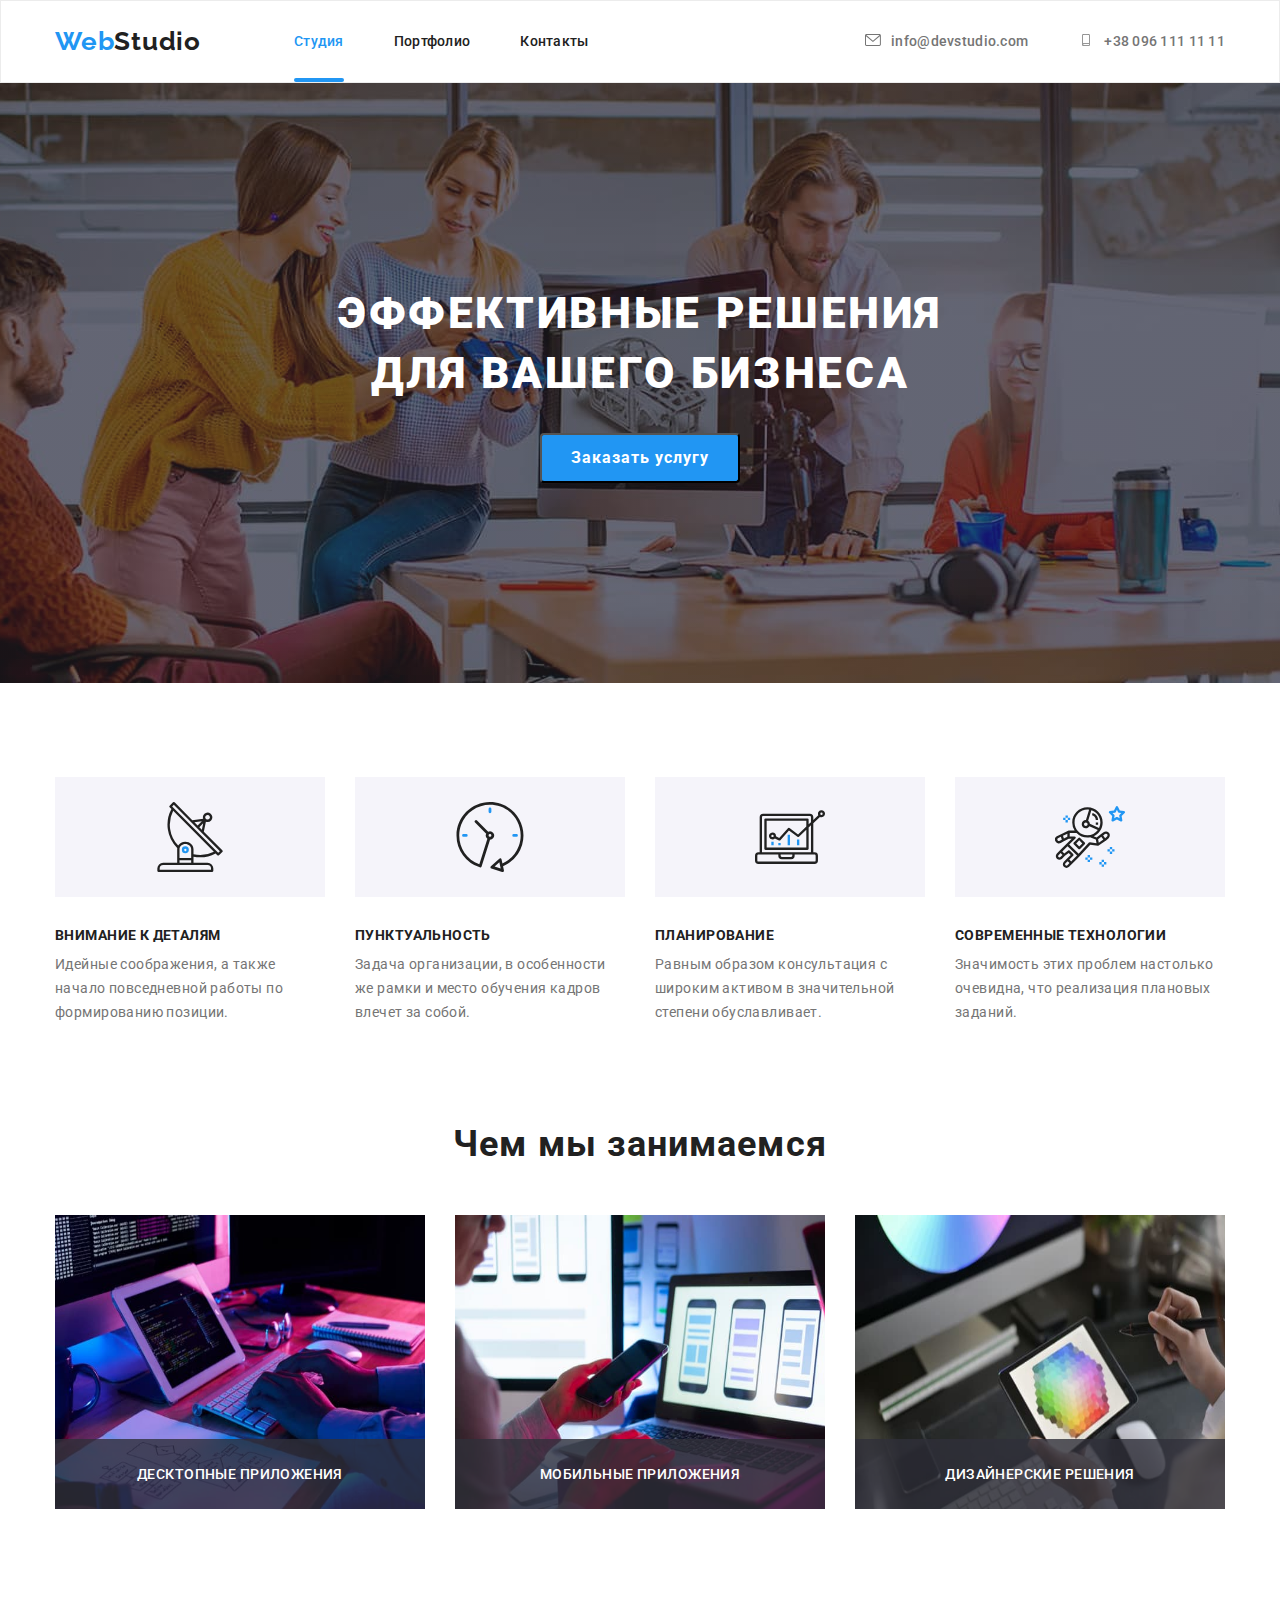
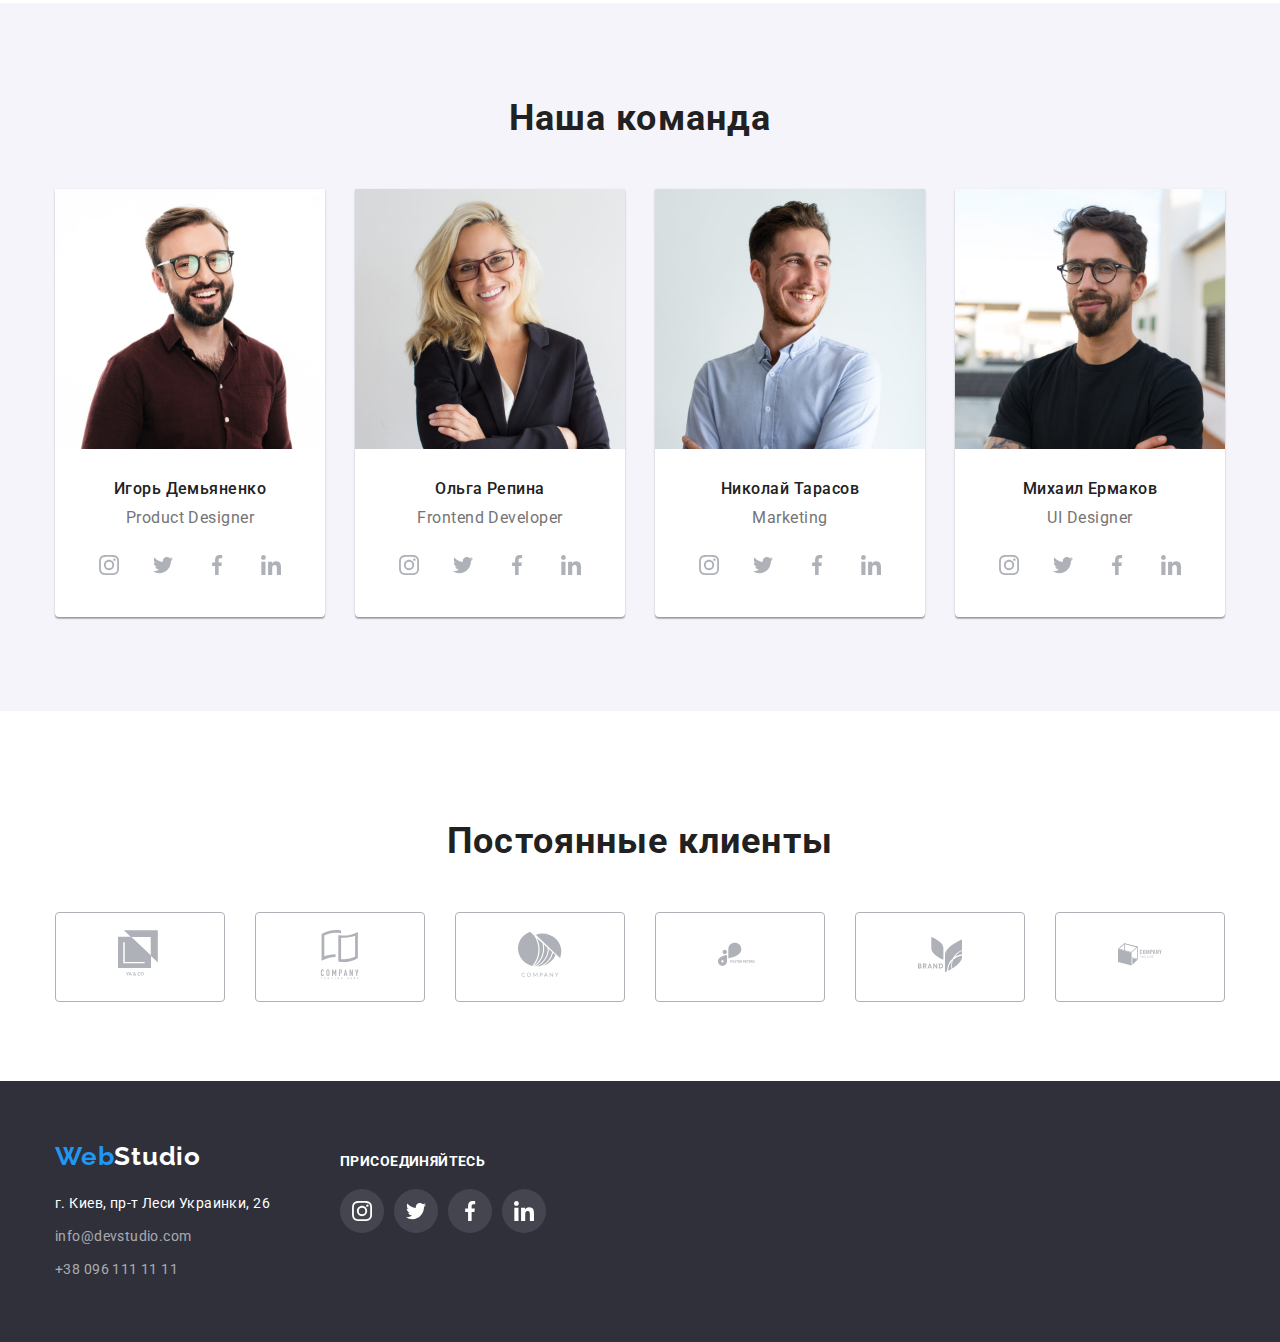
==== index.html @ 0914952c "Робимо розмітку модалки" ====
<!DOCTYPE html>
<html lang="ru">
<head>
    <meta charset="UTF-8">
    <meta name="viewport" content="width=device-width, initial-scale=1.0">
    <title>WebStudio</title>
    <link rel="stylesheet" href="https://cdnjs.cloudflare.com/ajax/libs/modern-normalize/1.0.0/modern-normalize.min.css">
    <link rel="stylesheet" href="./CSS/styles.css">
    <link rel="preconnect" href="https://fonts.gstatic.com">
    <link href="https://fonts.googleapis.com/css2?family=Raleway:wght@700&family=Roboto:wght@400;500;700;900&display=swap" 
    rel="stylesheet">
</head>

<body>
    <!--Шапка сайту-->
    <header class="header">
       <div class="container">
            <nav class="sait-nav">
                <a class="logo" href="/">Web<span class="logo-color-header">Studio</span></a>
                <ul class="sait-nav-list">
                    <li class="sait-nav-item"><a class="sait-nav-link sait-nav-link-current" href="">Студия</a></li>
                    <li class="sait-nav-item"><a class="sait-nav-link" href="./portfolio.html">Портфолио</a></li>
                    <li class="sait-nav-item"><a class="sait-nav-link" href="">Контакты</a></li>
                </ul>
            </nav>
            <address class="adress-header">
                <ul class="adress-header-list">
                    <li class="adress-header-item">
                        <a class="adress-header-link" href="mailto:info@devstudio.com">
                        <svg class="adres-icon">
                            <use href="./images/Іконки/symbol-defs.svg#icon-envelope"></use>
                        </svg>info@devstudio.com</a>
                    </li>
                    <li class="adress-header-item">
                        <a class="adress-header-link" href="tel:+380961111111">
                        <svg class="adres-icon">
                            <use href="./images/Іконки/symbol-defs.svg#icon-smartphone"></use>
                        </svg>+38 096 111 11 11</a>
                    </li>
                </ul>
            </address>
       </div>
    </header>
 
    <main>
        

        <!--Герой-->       
        <section class="hero-section">
            <div class="hero container">
                <h1 class="hero-title">Эффективные решения для вашего бизнеса</h1>
                <button data-modal-open class="hero-button" type="button">Заказать услугу</button>
            </div>
        </section>   
        
        <!--Особливості-->
        <section class="specionalization">

            <div class="specionalization-conteiner container">
                <h2 class="visually-hidden">Особливості</h2>

                <ul class="specionalization-list">

                    <li class="specionalization-item">
                        <div class="specionalization-card">
                            <svg class="specionalization-icon">
                                <use href="./images/Іконки/symbol-defs.svg#icon-antenna"></use>
                            </svg>
                        </div>
                        <h3 class="specionalization-item-title">Внимание к деталям</h3>
                        <p class="specionalization-item-text">Идейные соображения, а также начало повседневной работы по формированию позиции.</p>
                    </li>

                    <li class="specionalization-item">
                        <div class="specionalization-card">
                            <svg class="specionalization-icon">
                                <use href="./images/Іконки/symbol-defs.svg#icon-clock"></use>
                            </svg>
                        </div>
                        <h3 class="specionalization-item-title">Пунктуальность</h3>
                        <p class="specionalization-item-text">Задача организации, в особенности же рамки и место обучения кадров влечет за собой.</p>
                    </li>

                    <li class="specionalization-item">
                        <div class="specionalization-card">
                            <svg class="specionalization-icon">
                                <use href="./images/Іконки/symbol-defs.svg#icon-diagram"></use>
                            </svg>
                        </div>
                        <h3 class="specionalization-item-title">Планирование</h3>
                        <p class="specionalization-item-text">Равным образом консультация с широким активом в значительной степени обуславливает.</p>
                    </li>

                    <li class="specionalization-item">
                        <div class="specionalization-card">
                            <svg class="specionalization-icon">
                                <use href="./images/Іконки/symbol-defs.svg#icon-astronaut"></use>
                            </svg>
                        </div>
                        <h3 class="specionalization-item-title">Современные технологии</h3>
                        <p class="specionalization-item-text">Значимость этих проблем настолько очевидна, что реализация плановых заданий.</p>
                    </li>

                </ul>
            </div>
        </section>

        <!--Чим займаэться фірма-->
        <section>
            
            <div class="container">  
                
                <h2 class="title">Чем мы занимаемся</h2>

                <ul class="specionalization-list-img">
                    
                    <li class="specionalization-item-img">
                        <div class="specionalization-box">
                            <div class="specionalization-box-img">
                                <img src="./images/Чим-займаємося/eff34a388bbc6409758a002e5a58c3ca.jpg"
                                alt="рабочий стол програмиста" 
                                width="370" height="294">
                            </div>
                            <div class="specionalization-box-text">
                                <p class="specionalization-text">Десктопные приложения</p>
                            </div>
                        </div>
                    </li>
                    
                    <li class="specionalization-item-img">
                        <div class="specionalization-box">
                            <div class="specionalization-box-img">
                                <img src="./images/Чим-займаємося/fe209b7db875477ca0f844823574082d.jpg" 
                                alt="разработка приложений для смартфонов" 
                                width="370" height="294">
                            </div>
                            <div class="specionalization-box-text">
                                <p class="specionalization-text">Мобильные приложения</p>
                            </div>
                        </div>
                    </li>
                    
                    <li class="specionalization-item-img">
                        <div class="specionalization-box">
                            <div class="specionalization-box-img">
                                <img src="./images/Чим-займаємося/ff490664ba91f138b9f708e01d65306a.jpg" 
                        alt="планшет с палитрой выбора цвета" 
                        width="370" height="294">
                            </div>
                            <div class="specionalization-box-text">
                                <p class="specionalization-text">Дизайнерские решения</p>
                            </div>
                        </div>
                    </li>

                </ul>
            </div>
        </section>
        
        <!--Команда-->
        <section class="command">
           <div class="container">

                <h2 class="title">Наша команда</h2>

                <ul class="command-list">

                    <li class="command-list-item">
                        <div>
                                <img src="./images/Команда/Демяненко.jpg"
                                alt="Молодой человек, в рубашке и очках" 
                                width="270">
                            <div class="card-command-content">
                                <h3 class="command-list-name">Игорь Демьяненко</h3>
                                <p class="command-list-position">Product Designer</p>
                                <ul class="social-networks">
                                    <li class="social-networks-list">
                                        <a class="social-command-link" href="">
                                            <div class="social-networks-item">
                                                <svg class="social-networks-icon">
                                                    <use href="./images/Іконки/symbol-defs.svg#icon-instagram"></use>
                                                </svg>
                                            </div>
                                        </a>
                                    </li>
                                    <li class="social-networks-list">
                                        <a class="social-command-link" href="">
                                            <div class="social-networks-item">
                                                <svg class="social-networks-icon">
                                                    <use href="./images/Іконки/symbol-defs.svg#icon-twitter"></use>
                                                </svg>
                                            </div>
                                        </a>
                                    </li>
                                    <li class="social-networks-list">
                                        <a class="social-command-link" href="">
                                            <div class="social-networks-item">
                                                <svg class="social-networks-icon">
                                                    <use href="./images/Іконки/symbol-defs.svg#icon-facebook"></use>
                                                </svg>
                                            </div>
                                        </a>
                                    </li>
                                    <li class="social-networks-list">
                                        <a class="social-command-link" href="">
                                            <div class="social-networks-item">
                                                <svg class="social-networks-icon">
                                                    <use href="./images/Іконки/symbol-defs.svg#icon-linkedin"></use>
                                                </svg>
                                            </div>
                                        </a>
                                    </li>
                                    
                                </ul>
                            </div>
                        </div>
                    </li>

                    <li class="command-list-item">
                        <div>
                                <img src="./images/Команда/Репина.jpg" 
                                alt="Молодая девушка с белыми волосами,  в піджаке и очках "
                                width="270">
                            <div class="card-command-content">
                                <h3 class="command-list-name">Ольга Репина</h3>
                                <p class="command-list-position">Frontend Developer</p>
                                <ul class="social-networks">
                                    <li class="social-networks-list">
                                        <a class="social-command-link" href="">
                                            <div class="social-networks-item">
                                                <svg class="social-networks-icon">
                                                    <use href="./images/Іконки/symbol-defs.svg#icon-instagram"></use>
                                                </svg>
                                            </div>
                                        </a>
                                    </li>
                                    <li class="social-networks-list">
                                        <a class="social-command-link" href="">
                                            <div class="social-networks-item">
                                                <svg class="social-networks-icon">
                                                    <use href="./images/Іконки/symbol-defs.svg#icon-twitter"></use>
                                                </svg>
                                            </div>
                                        </a>
                                    </li>
                                    <li class="social-networks-list">
                                        <a class="social-command-link" href="">
                                            <div class="social-networks-item">
                                                <svg class="social-networks-icon">
                                                    <use href="./images/Іконки/symbol-defs.svg#icon-facebook"></use>
                                                </svg>
                                            </div>
                                        </a>
                                    </li>
                                    <li class="social-networks-list">
                                        <a class="social-command-link" href="">
                                            <div class="social-networks-item">
                                                <svg class="social-networks-icon">
                                                    <use href="./images/Іконки/symbol-defs.svg#icon-linkedin"></use>
                                                </svg>
                                            </div>
                                        </a>
                                    </li>
                                    
                                </ul>
                            </div>
                        </div>  
                    </li>

                    <li class="command-list-item">
                        <div>
                                <img src="./images/Команда/Тарасов.jpg" 
                                alt="Молодой человек в белой рубашке"
                                width="270">
                            <div class="card-command-content">
                                <h3 class="command-list-name">Николай Тарасов</h3>
                                <p class="command-list-position">Marketing</p>
                                <ul class="social-networks">
                                    <li class="social-networks-list">
                                        <a class="social-command-link" href="">
                                            <div class="social-networks-item">
                                                <svg class="social-networks-icon">
                                                    <use href="./images/Іконки/symbol-defs.svg#icon-instagram"></use>
                                                </svg>
                                            </div>
                                        </a>
                                    </li>
                                    <li class="social-networks-list">
                                        <a class="social-command-link" href="">
                                            <div class="social-networks-item">
                                                <svg class="social-networks-icon">
                                                    <use href="./images/Іконки/symbol-defs.svg#icon-twitter"></use>
                                                </svg>
                                            </div>
                                        </a>
                                    </li>
                                    <li class="social-networks-list">
                                        <a class="social-command-link" href="">
                                            <div class="social-networks-item">
                                                <svg class="social-networks-icon">
                                                    <use href="./images/Іконки/symbol-defs.svg#icon-facebook"></use>
                                                </svg>
                                            </div>
                                        </a>
                                    </li>
                                    <li class="social-networks-list">
                                        <a class="social-command-link" href="">
                                            <div class="social-networks-item">
                                                <svg class="social-networks-icon">
                                                    <use href="./images/Іконки/symbol-defs.svg#icon-linkedin"></use>
                                                </svg>
                                            </div>
                                        </a>
                                    </li> 
                                </ul>
                            </div>
                        </div>  
                    </li>

                    <li class="command-list-item">
                        <div>
                                <img src="./images/Команда/Ермаков.jpg" 
                                alt="Молодой человек в чорной футболке и очках"
                                width="270">
                            <div class="card-command-content">
                                <h3 class="command-list-name">Михаил Ермаков</h3>
                                <p class="command-list-position">UI Designer</p>
                                <ul class="social-networks">
                                    <li class="social-networks-list">
                                        <a class="social-command-link" href="">
                                            <div class="social-networks-item">
                                                <svg class="social-networks-icon">
                                                    <use href="./images/Іконки/symbol-defs.svg#icon-instagram"></use>
                                                </svg>
                                            </div>
                                        </a>
                                    </li>
                                    <li class="social-networks-list">
                                        <a class="social-command-link" href="">
                                            <div class="social-networks-item">
                                                <svg class="social-networks-icon">
                                                    <use href="./images/Іконки/symbol-defs.svg#icon-twitter"></use>
                                                </svg>
                                            </div>
                                        </a>
                                    </li>
                                    <li class="social-networks-list">
                                        <a class="social-command-link" href="">
                                            <div class="social-networks-item">
                                                <svg class="social-networks-icon">
                                                    <use href="./images/Іконки/symbol-defs.svg#icon-facebook"></use>
                                                </svg>
                                            </div>
                                        </a>
                                    </li>
                                    <li class="social-networks-list">
                                        <a class="social-command-link" href="">
                                            <div class="social-networks-item">
                                                <svg class="social-networks-icon">
                                                    <use href="./images/Іконки/symbol-defs.svg#icon-linkedin"></use>
                                                </svg>
                                            </div>
                                        </a>
                                    </li>
                                </ul>
                            </div>
                        </div>
                    </li>
                </ul>    
            </div>
        </section>
    
        <!--Клієнти-->
        <section class="clients">
            <div class="container">  
                
                <h2 class="title">Постоянные клиенты</h2>

                <ul class="client-list">
                    <li class="client-item"> 
                        <a class="client-link" href="">
                            <div class="client-list-item">
                                <svg class="client-icon">
                                    <use href="./images/Іконки/symbol-defs.svg#icon-logo-1"></use>
                                </svg>
                            </div>
                        </a>
                    </li>
                    <li class="client-item"> 
                        <a class="client-link" href="">
                            <div class="client-list-item">
                                <svg class="client-icon">
                                    <use href="./images/Іконки/symbol-defs.svg#icon-logo-2"></use>
                                </svg>
                            </div>
                        </a>
                    </li>
                    <li class="client-item"> 
                        <a class="client-link" href="">
                            <div class="client-list-item">
                                <svg class="client-icon">
                                    <use href="./images/Іконки/symbol-defs.svg#icon-logo-3"></use>
                                </svg>
                            </div>
                        </a>
                    </li>
                    <li class="client-item"> 
                        <a class="client-link" href="">
                            <div class="client-list-item">
                                <svg class="client-icon">
                                    <use href="./images/Іконки/symbol-defs.svg#icon-logo-4"></use>
                                </svg>
                            </div>
                        </a>
                    </li>
                    <li class="client-item"> 
                        <a class="client-link" href="">
                            <div class="client-list-item">
                                <svg class="client-icon">
                                    <use href="./images/Іконки/symbol-defs.svg#icon-logo-5"></use>
                                </svg>
                            </div>
                        </a>
                    </li>
                    <li class="client-item"> 
                        <a class="client-link" href="">
                            <div class="client-list-item">
                                <svg class="client-icon">
                                    <use href="./images/Іконки/symbol-defs.svg#icon-logo-6"></use>
                                </svg>
                            </div>
                        </a>
                    </li>
                </ul>
            </div>
        </section>
    </main>


    <!--Підвал-->
    <footer class="footer">
        <div class="container">
            <div>
                <a class="logo" href="/">Web<span class="logo-footer">Studio</span></a>
            
                <address class="adress">
                    <a class="adress-street-link" href="https://goo.gl/maps/WcR2exYb3qqgg9U3A">г. Киев, пр-т Леси Украинки, 26</a>     
                    <ul>
                        <li class="adress-street-item"><a class="adress-footer-link" href="mailto:info@devstudio.com">info@devstudio.com</a></li>
                        <li class="adress-street-item"><a class="adress-footer-link" href="tel:+380961111111">+38 096 111 11 11</a></li>
                    </ul>
                </address>
            </div>
            <div class="footer-social-networks">
                <h2 class="foter-title">присоединяйтесь</h2>
                <ul class="social-networks">
                    <li class="social-networks-list">
                        <a class="footer-social-link" href="">
                            <div class="foter-social-networks-item">
                                <svg class="foter-social-networks-icon">
                                    <use href="./images/Іконки/symbol-defs.svg#icon-instagram"></use>
                                </svg>
                            </div>
                        </a>
                    </li>
                    <li class="social-networks-list">
                        <a class="footer-social-link" href="">
                            <div class="foter-social-networks-item">
                                <svg class="foter-social-networks-icon">
                                    <use href="./images/Іконки/symbol-defs.svg#icon-twitter"></use>
                                </svg>
                            </div>
                        </a>
                    </li>
                    <li class="social-networks-list">
                        <a class="footer-social-link" href="">
                            <div class="foter-social-networks-item">
                                <svg class="foter-social-networks-icon">
                                    <use href="./images/Іконки/symbol-defs.svg#icon-facebook"></use>
                                </svg>
                            </div>
                        </a>
                    </li>
                    <li class="social-networks-list">
                        <a class="footer-social-link" href="">
                            <div class="foter-social-networks-item">
                                <svg class="foter-social-networks-icon">
                                    <use href="./images/Іконки/symbol-defs.svg#icon-linkedin"></use>
                                </svg>
                            </div>
                        </a>
                    </li>
                    
                </ul>
            </div>
        </div>  

    </footer>
    <!--Модалка-->
    <div class="backdrop is-hidden" data-modal>
        <div class="modal">
            <button data-modal-close class="modal-closed-batton" aria-label="Закрыть окно">
                <svg class="modal-closed-batton-ing">
                    <use href="./images/Іконки/symbol-defs.svg#icon-Vector"></use>
                </svg>
            </button>
        </div>
    </div>

    <script src="./js/modal.js"></script>
</body>
</html>
---- CSS/styles.css ----
:root
{
    --primary-text-color: #212121;/* колір основного тексту */
    --accent-color:  #2196F3;/* колір ховеру */
    --accent-text-color: #757575;/* колір допоміжного тексту */
    --background-color: #F5F4FA;/* колір допоміжного фону */
    --white-color: #ffffff;/* білий */
    --background-primery: #2F303A;
    --social-networks: #afb1b8;
    --delay: 250ms;
    --function: cubic-bezier(0.4, 0, 0.2, 1);
}

body
{
    font-family: 'Roboto', sans-serif;
    background: #ffffff;
}

a
{
    text-decoration: none;
}

ul
{
    list-style: none;
}

.title
{
font-weight: 700;
font-size: 36px;
line-height: 1.167;
text-align: center;
letter-spacing: 0.03em;
color: var(--primary-text-color);
}

h1,
h2,
h3,
h4,
h5,
h6,
p
{
  margin: 0;
}

ul,
ol
{
  margin: 0;
  padding: 0;
}


img {
  display: block;
}

.container 
{
    max-width: 1200px;
    padding: 0 15px;
    margin: 0 auto;
}

.visually-hidden
 {
    position: absolute;
    width: 1px;
    height: 1px;
    margin: -1px;
    border: 0;
    padding: 0;
    
    white-space: nowrap;
    clip-path: inset(100%);
    clip: rect(0 0 0 0);
    overflow: hidden;
  }
/* ==================HEDER================== */
.logo
{
    font-family: 'Raleway', sans-serif;
    font-weight: bold;
    font-size: 26px;
    line-height: 1.192;
    letter-spacing: 0.03em;
    color: var(--accent-color);
}

.logo-color-header
{
    color: var(--primary-text-color);
}

.header
{
    font-weight: 500;
    font-size: 14px;
    line-height: 1.143;
    letter-spacing: 0.02em;
    border: 1px solid #ECECEC;
}

.sait-nav-link
{  
    position: relative;
    color: var(--primary-text-color);

    transition-property: background-color;
    transition: var(--delay) var(--function);
}

.sait-nav-link:hover,
.sait-nav-link:focus,
.sait-nav-link-current
{
    color: var(--accent-color);
}

.sait-nav-link-current::before
{
    content: '';
    position: absolute;
    width: 100%;
    height: 4px;
    left: 0;
    bottom: -33px;
    background: var(--accent-color);
    border-radius: 2px;
}
.adress-header-link
{
    font-style: normal;
    color: var(--accent-text-color);

    transition-property: background-color;
    transition: var(--delay) var(--function);
}

.adress-header-link:hover,
.adress-header-link:focus
{
    color: var(--accent-color);
}

.header
{
    padding-top: 25px;
    padding-bottom: 25px;
}
.header .container
{
    display: flex;
    align-items: center;
}

.header .logo
{
    margin-right: 93px;
}

.sait-nav
{
    display: flex;
    align-items: center;
}

.sait-nav-list
{
    display: flex;
}

.sait-nav-item:not(:last-child)
{
    margin-right: 50px;
}

.adress-header
{
    margin-left: auto;
}

.adress-header-list
{
    display: flex;
}

.adress-header-item:not(:last-child)
{
    margin-right: 50px;
}

.adres-icon
{
    width: 16px;
    height: 12px;
    margin-right: 10px;
    fill: currentColor
}

/* ================END HEDER================ */
/* ==================HERO================== */

.hero-section
{
    background-color: var(--background-primery);
    display: flex;
    justify-content: center;
    align-items: center;
    margin-bottom: 95px;
    max-width: 1600px;
    height: 600px;
    background-image: linear-gradient(
        to right,
        rgba(47, 48, 58, 0.4),
        rgba(47, 48, 58, 0.4)
    ),
    url('../images/Герой/Img.jpg');
    background-size: cover;
    background-position: center;
    margin: 0 auto;
}

.hero
{
    display: flex;
    flex-direction: column;
    justify-content: center;
    align-items: center;
    width: 696px;
    height: 120px;
    padding-top: 200px;
    padding-bottom: 200px;
}

.hero-title
{
    font-weight: 900;
    font-size: 44px;
    line-height: 1.364;
    letter-spacing: 0.06em; 
    text-transform: uppercase;
    color: var(--white-color);
    text-align: center;
    margin-bottom: 30px;
}

.hero-button
{
    font-weight: 700;
    font-size: 16px;
    line-height: 1.875;
    text-align: center;
    letter-spacing: 0.06em;
    color: var(--white-color);
    background: var(--accent-color);
    min-width: 200px;
    min-height: 50px;
    border-radius: 4px;
}
/* ================END HERO================ */
/* =============SPECIALIZATION============= */

.specionalization
{
    margin-top: 94px;
}

.specionalization-item-title
{
    font-weight: 700;
    font-size: 14px;
    line-height: 1.143;
    letter-spacing: 0.03em;
    text-transform: uppercase;
    color: var(--primary-text-color);
    margin-bottom: 10px;
}
.specionalization-conteiner
{
    display: flex;
    flex-wrap: wrap;
    flex-direction: column;    
}
    
.specionalization-item-text
{
    width: 270px;
    min-height: 75px;
    font-weight: 400;
    font-size: 14px;
    line-height: 1.714;
    letter-spacing: 0.03em;
    color: var(--accent-text-color);
}

.specionalization-list
{
    display: flex;
    margin-bottom: 95px;
}

.specionalization-item:not(:last-child)
{
    margin-right: 30px;
}

.specionalization-list-img
{
    display: flex;
    margin-top: 50px;
    margin-bottom: 94px;
}

.specionalization-box-img
{

    width: 370px;
    height: 294px;
}

.specionalization-item-img:not(:last-child)
{
    margin-right: 30px;
}

.specionalization-icon
{
    width: 70px;
    height: 70px;
}

.specionalization-card
{
    display: flex;
    width: 270px;
    height: 120px;
    background-color: var(--background-color);
    justify-content: center;
    align-items: center;
    margin-bottom: 30px;
}

.specionalization-box
{
    position: relative;
}

.specionalization-box-text
{
    position: absolute;
    bottom: 0;
    width: 100%;
    min-height: 70px;
    display: flex;
    justify-content: center;
    align-items: center;
    background-color: rgba(47,48,58,0.8);
}

.specionalization-text
{
    font-weight: 500;
    font-size: 14px;
    line-height: 1.143;
    text-align: center;
    letter-spacing: 0.03em;
    color: var(--white-color);
    text-transform: uppercase;
}

/* ===========END SPECIALIZATION=========== */
/* ================COMMANND================ */
.command
{
    background: #F5F4FA;
    padding-top: 94px;
    padding-bottom: 94px;
}

.command .title
{
    margin-bottom: 50px;
}

.command-list-name
{
    font-weight: 500;
    font-size: 16px;
    line-height: 1.188;
    text-align: center;
    letter-spacing: 0.03em;
    color: var(--primary-text-color);
    margin-bottom: 10px;
}

.command-list-position
{ 
    font-weight: 400;
    font-size: 16px;
    line-height: 1.188;
    text-align: center;
    letter-spacing: 0.03em;
    color: var(--accent-text-color);
    margin-bottom: 16px;
}

.command-list
{
    display: flex;
}

.command-list-item
{
    background-color: var(--white-color);
    border-radius: 0px 0px 4px 4px;
    box-shadow: 0px 1px 3px rgba(0, 0, 0, 0.12), 0px 1px 1px rgba(0, 0, 0, 0.14), 0px 2px 1px rgba(0, 0, 0, 0.2);
}

.command-list-item:not(:last-child)
{
    margin-right: 30px;
}

.card-command-content
{
    padding: 30px;
}

.social-networks
{
    display: flex;
    justify-content: center;
}

.social-networks-item
{
    width: 20px;
    height: 20px;
}

.social-networks-list:not(:last-child)
{
    margin-right: 10px;
}

.social-command-link
{
    display: flex;
    width: 44px;
    height: 44px;
    color: var(--social-networks);
    border-radius: 50%;
    justify-content: center;
    align-items: center;

    transition-property: background-color;
    transition: var(--delay) var(--function);
}

.social-networks-icon
{
    width: 20px;
    height: 20px;
    fill: currentColor;
}

.social-command-link:hover, 
.social-command-link:focus
{
    background-color: var(--accent-color);
    box-shadow: 0px 4px 4px rgba(0, 0, 0, 0.25), 0px 4px 4px rgba(0, 0, 0, 0.25);
    color: var(--white-color);
}


/* ==============END COMMANND============== */
/* ================CLIENTS================ */

.clients .title
{
    margin-top: 109px;
    margin-bottom: 50px;
}
.client-list
{
    display: flex;
    justify-content: center;
    align-items: center;
}

.client-item:not(:last-child)
{
    margin-right: 30px;
}

.client-item
{
    margin-bottom: 79px;
}

.client-link
{
    display: flex;
    width: 170px;
    height: 90px;
    border: 1px solid currentColor;
    box-sizing: border-box;
    border-radius: 4px;
    justify-content: center;
    align-items: center;
    color: var(--social-networks);
    
    transition-property: background-color;
    transition: var(--delay) var(--function);
}


.client-icon
{
    width: 44px;
    height: 49px;
    fill: currentColor;
}

.client-link:hover,
.client-link:focus
{
    color: var(--accent-color);
}

/* ==============END CLIENTS============== */
/* ================FOOTER================ */
.footer
{
    background: var(--background-primery);
    padding-top: 60px;
    padding-bottom: 60px;
}

.footer .container
{
    display: flex;
}

.logo-footer
{
    color: var(--white-color);
}

.foter-title
{
    font-weight: 700;
    font-size: 14px;
    line-height: 1.143;
    letter-spacing: 0.03em;
    text-transform: uppercase;
    color: var(--white-color);
    margin-bottom: 20px;
}

.adress-street-link
{
    font-style: normal;
    font-weight: 400;
    font-size: 14px;
    line-height: 1.714;
    letter-spacing: 0.03em;
    color: var(--white-color);
}

.footer .adress
{
    margin-top: 20px;
}

.adress-footer-link
{
    font-style: normal;
    font-weight: 400;
    font-size: 14px;
    line-height: 1.714;
    letter-spacing: 0.03em;
    color: rgba(255, 255, 255, 0.6);
}

.adress-street-item
{
    margin-top: 9px;
}
.footer-social-link
{
    display: flex;
    width: 44px;
    height: 44px;
    color: var(--white-color);
    background-color: rgba(255, 255, 255, 0.1);;
    border-radius: 50%;
    justify-content: center;
    align-items: center;
    
    transition-property: background-color;
    transition: var(--delay) var(--function);
}

.foter-social-networks-icon
{
    width: 20px;
    height: 20px;
    fill: currentColor;
}

.foter-social-networks-item
{
    width: 20px;
    height: 20px;
}

.footer-social-link:hover, 
.footer-social-link:focus
{
    background-color: var(--accent-color);
    color: var(--white-color);
}

.footer-social-networks
{
    margin-left: 70px;
    margin-top: 12px;
}

/* ==============END FOOTER============== */
/* ===============BUTTONS================ */

.buttons-list
{
    display: flex;
    justify-content: center;
    margin-top: 94px;
    margin-bottom: 50px;
}

.buttons-item
{
font-weight: 500;
font-size: 16px;
line-height: 1.625;
text-align: center;
letter-spacing: 0.03em;
color: #212121;
border: 0;
border-radius: 4px;
padding: 6px 22px;

transition-property: background-color;
transition: var(--delay) var(--function);
}

.buttons-list-item:not(:last-child)
{
    margin-right: 8px;
}

.buttons-item:hover,
.buttons-item:focus
{
    background: var(--accent-color);
    color: var(--white-color);
    box-shadow: 0px 3px 1px rgba(0, 0, 0, 0.1), 0px 1px 2px rgba(0, 0, 0, 0.08), 0px 2px 2px rgba(0, 0, 0, 0.12);
}

/* =============END BUTTONS============== */
/* ===============CARDS================ */

.card-titel
{
    font-weight: 700;
    font-size: 18px;
    line-height: 2;
    letter-spacing: 0.06em;
    color: var(--primary-text-color);
}

.card-text
{
    font-weight: 400;
    font-size: 16px;
    line-height: 1.875;
    letter-spacing: 0.03em;
    color: var(--accent-text-color);
    margin-top: 4px;
}

.card-list
{
    display: flex;
    flex-wrap: wrap;
    margin-left: -30px;
    margin-top: -30px;
    margin-bottom: 94px;
}

.card-link
{
    display: block;
    
    transition-property: background-color;
    transition: var(--delay) var(--function);
}

.card-link:hover,
.card-link:focus
{
    box-shadow: 0px 1px 1px rgba(0, 0, 0, 0.12),
     0px 4px 4px rgba(0, 0, 0, 0.06),
      1px 4px 6px rgba(0, 0, 0, 0.16);
}

.card-link:hover .card-box-item,
.card-link:focus .card-box-item
{
    transform: translateY(0);
}

.card-box-item
{
    display: inline-block;
    position: absolute;
    content: '';
    width: 100%;
    height: 100%;
    background-color: rgba(33, 150, 243, 0.9);
    transform: translateY(100%);
    transition: transform var(--delay) var(--function);
    position: absolute;  
    padding-left: 24px;
    padding-right: 24px;
    display: flex;
    justify-content: center;
    align-items: center;
}

.card-list > .card-item
{
    flex-basis: calc(100% / 3 - 30px);
    margin-left: 30px;
    margin-top: 30px;
}

.card-content
{
    padding: 20px 24px;
    background: #FFFFFF;
    border: 1px solid #EEEEEE;
    border-top-width: 0px;
}

.card-thumb
{
    position: relative;
    display: flex;
    overflow: hidden;
}

.card-box-text
{
    
    font-weight: 400;
    font-size: 18px;
    line-height: 1.556;
    letter-spacing: 0.03em;
    color: var(--white-color);
    text-shadow: 0px 4px 4px rgba(0, 0, 0, 0.25);
}
/* ===============END CARDS================ */
/* ================MODAL================= */

.backdrop
{
    position: fixed;
    top: 0;
    left: 0;
    width: 100%;
    height: 100%;
    background: rgba(0, 0, 0, 0.2);
    opacity: 1;
    transition: opacity var(--delay) var(--function);
}

.backdrop.is-hidden
{
    opacity: 0;
    pointer-events: none;
}

.backdrop.is-hidden .modal
{
    transform: translate(-50%,-50%) scale(0.9);
}

.modal
{
    position: absolute;
    top: 50%;
    left: 50%;

    width: 528px;
    height: 581px;

    background-color: var(--white-color);

    transform: translate(-50%,-50%) scale(1);
    transition: transform var(--delay) var(--function);
}

.modal-closed-batton
{
    position: absolute;
    top: 8px;
    right: 8px;
    display: flex;
    width: 30px;
    height: 30px;
    background-color: var(--white-color);
    border: 1px solid rgba(0, 0, 0, 0.1);
    
    box-sizing: border-box;
    border-radius: 50%;
    justify-content: center;
    align-items: center;
    padding: 0;
}  

.modal-closed-batton-ing
{
    width: 11px;
    height: 11px;
}
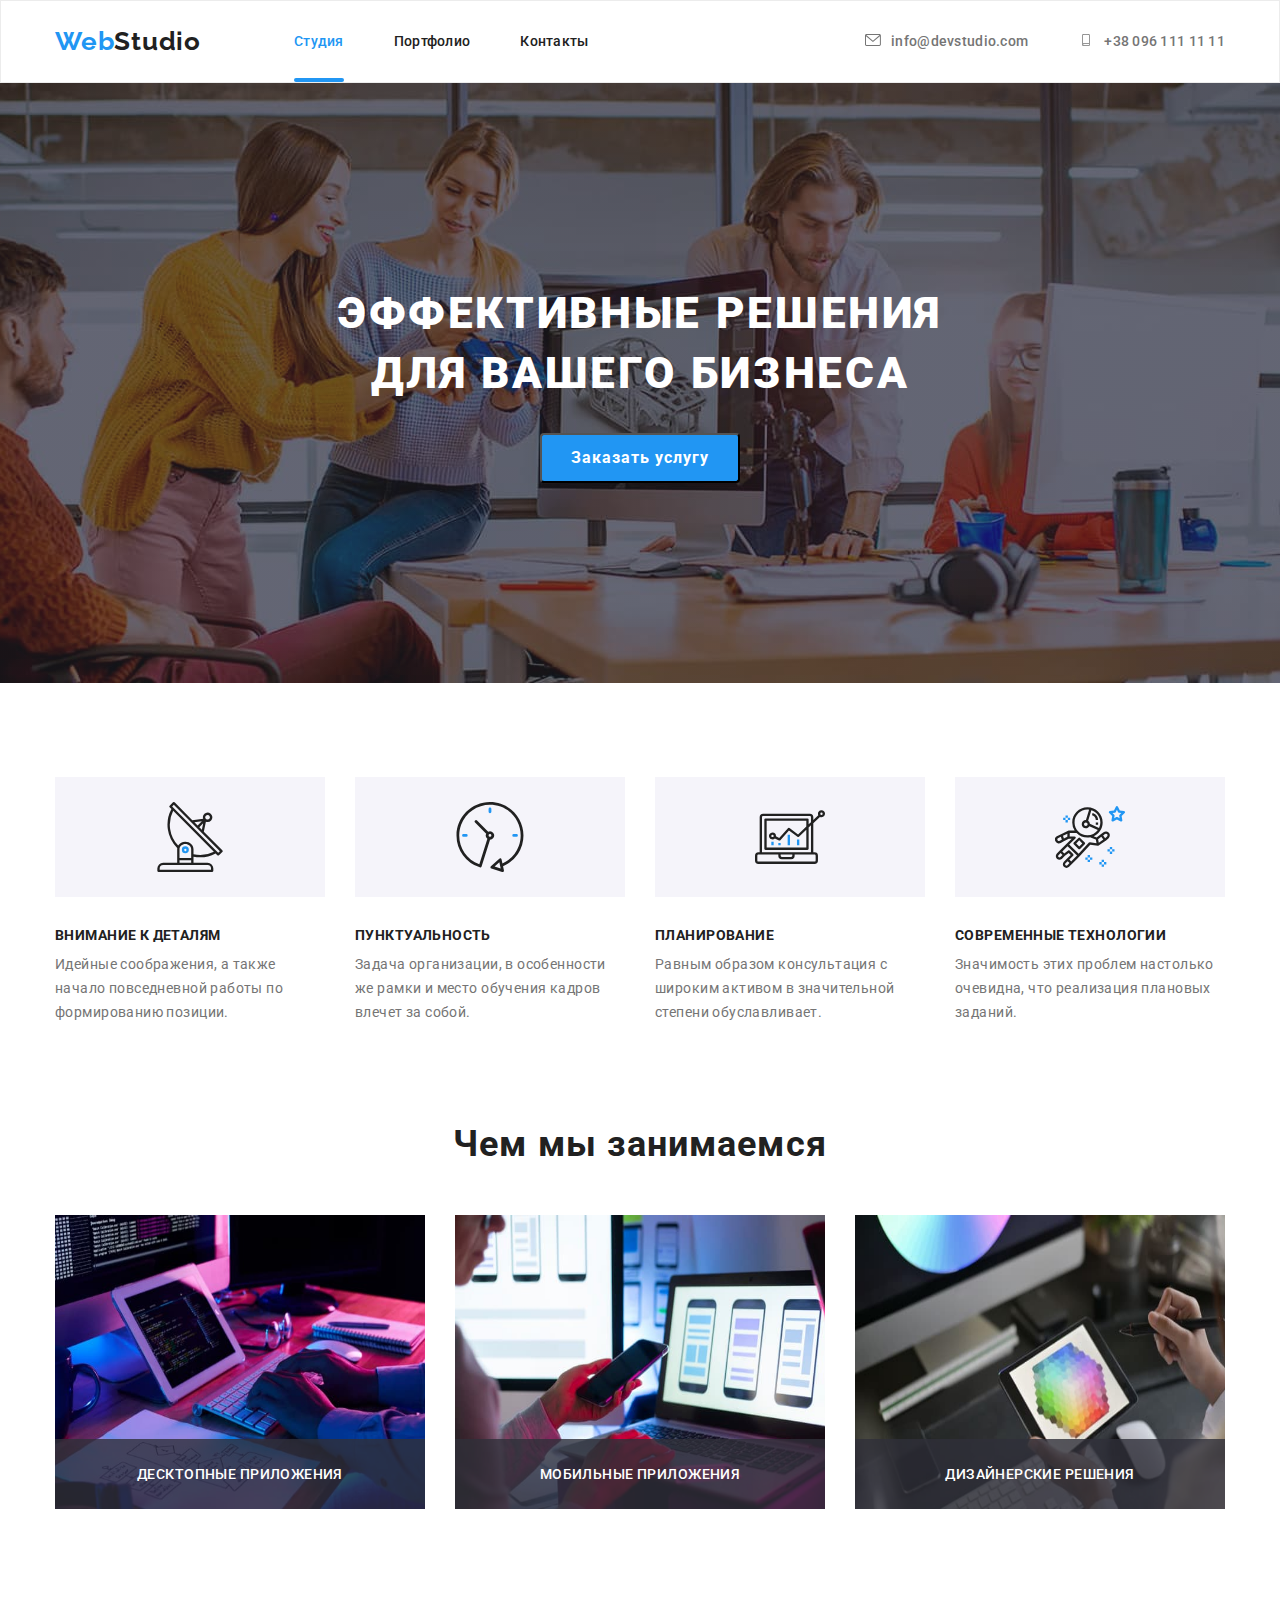
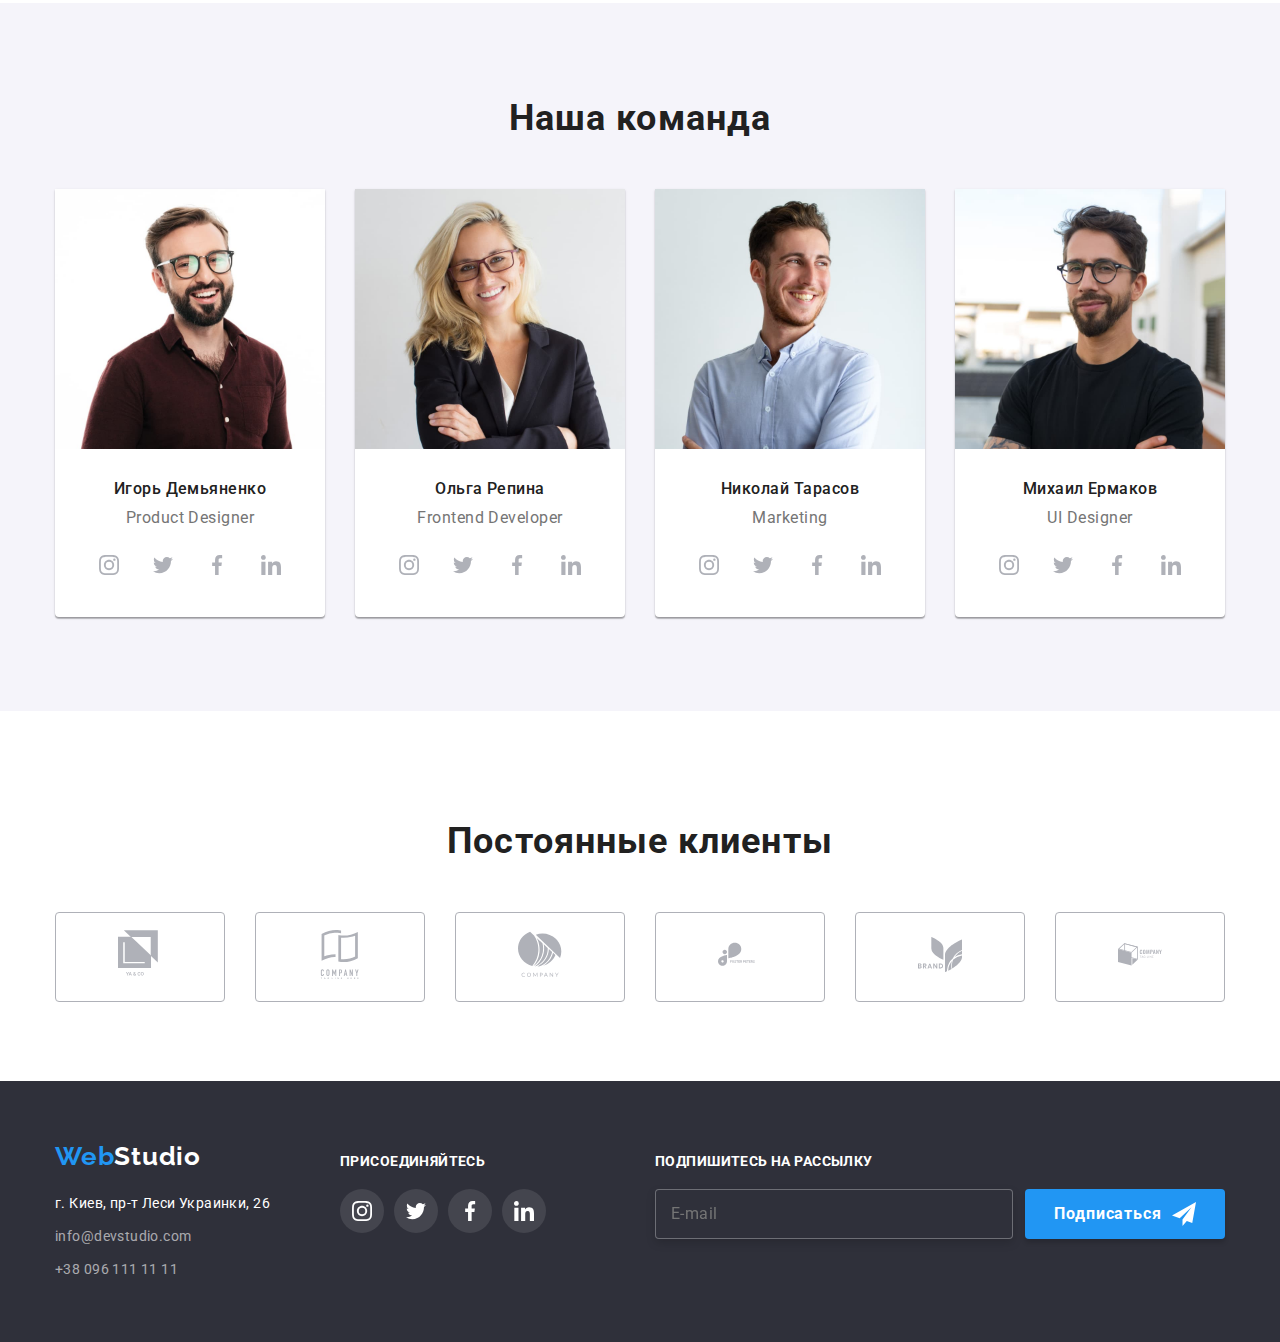
==== commit 3db83c6a: "Розмітка модалки" ====
--- a/index.html
+++ b/index.html
@@ -493,8 +493,23 @@
                     
                 </ul>
             </div>
+
+            <form class="footer-form">
+
+                <label>
+                    <span class="footer-form-title">Подпишитесь на рассылку</span>
+                    <input type="email" class="footer-form-meil" name="email" placeholder="E-mail">
+                </label>
+
+                <button type="submit" class="footer-form-submit">Подписаться
+                    <svg class="footer-form-submit-icon">
+                        <use href="./images/Іконки/symbol-defs.svg#icon-send"></use>
+                    </svg>
+                </button>
+    
+            </form>
+    
         </div>  
-
     </footer>
     <!--Модалка-->
     <div class="backdrop is-hidden" data-modal>
@@ -504,6 +519,41 @@
                     <use href="./images/Іконки/symbol-defs.svg#icon-Vector"></use>
                 </svg>
             </button>
+
+            <b class="form-caption">Оставьте свои данные, мы вам перезвоним</b>
+           
+            <label class="form-field">
+                <div class="foter-social-networks-item">
+                    <svg class="foter-social-networks-icon">
+                        <use href="./images/Іконки/symbol-defs.svg#icon-name"></use>
+                    </svg>
+                </div>
+                <span class="form-label">Имя</span>
+                <input type="text" class="form-input" name="name" placeholder="Иван Иванович">
+            </label>
+
+            <label class="form-field">
+                <span class="form-label">Телефон</span>
+                <input type="tel" class="form-input" name="phone_number" placeholder="Иван Иванович">
+            </label>
+              
+            <label class="form-field">
+                <span class="form-label">Почта</span>
+                <input type="email" class="form-input" name="mail" placeholder="ivan@mail.com" required>
+            </label>
+              
+            <label class="form-field">
+                <span class="form-label">Комментарий</span>
+                <textarea name="feedback" class="form-input" rows="5" placeholder="Type your message here..."></textarea>
+            </label>
+
+            <div class="form-field">
+                <input type="checkbox" class="checkbox-form-input" name="hobby" value="sports" id="sports">
+                <label class="checkbox-form-label" for="sports">Спорт</label>
+            </div>
+
+            <button type="submit">Отправить</button>
+              
         </div>
     </div>
 
--- a/CSS/styles.css
+++ b/CSS/styles.css
@@ -816,6 +816,8 @@
 
     transform: translate(-50%,-50%) scale(1);
     transition: transform var(--delay) var(--function);
+
+    padding: 40px;
 }
 
 .modal-closed-batton
@@ -840,4 +842,160 @@
 {
     width: 11px;
     height: 11px;
+    display: flex;
+    fill: currentColor;
+}
+
+.modal-closed-batton:hover,
+.modal-closed-batton:focus
+{
+    color: var(--accent-color);
+}
+
+.form-caption
+{
+    display: flex;
+    font-style: normal;
+    font-weight: 700;
+    font-size: 20px;
+    line-height: 1.15;
+    text-align: center;
+    letter-spacing: 0.03em;
+    color: var(--primary-text-color);
+    margin-bottom: 12px;
+}
+
+.form-field 
+{
+    display: block;
+    margin-bottom: 20px;
+}
+  
+  .form-label 
+{
+    display: block;
+    margin-bottom: 4px;
+    font-style: 400;
+    font-weight: normal;
+    font-size: 1.667;
+    line-height: 14px;
+    letter-spacing: 0.01em;
+    color: var(--accent-text-color);
+}
+  
+  .form-input 
+{
+    width: 448px;
+    border: 1px solid rgba(33, 33, 33, 0.2);
+    padding: 8px;
+    border-radius: 4px;
+    
+    font-size: 16px;
+    outline: none;
+}
+  
+  .form-input:not(:placeholder-shown):valid 
+{
+    border-color: green;
+}
+  
+  .form-input:not(:placeholder-shown):invalid 
+{
+    border-color: red;
+}
+
+  textarea 
+{
+    resize: none;
+}
+
+.form-input
+{
+    font-family: Roboto;
+    font-style: normal;
+    font-weight: normal;
+    font-size: 12px;
+    line-height: 14px;
+    letter-spacing: 0.01em;
+
+    color: rgba(117, 117, 117, 0.5);
+}
+
+.footer-form
+{
+    display: flex;
+    margin-left: auto;
+    margin-top: 12px;
+}
+
+.footer-form-title
+{
+    margin-bottom: 20px;
+    font-weight: bold;
+    font-size: 14px;
+    line-height: 16px;
+    letter-spacing: 0.03em;
+    text-transform: uppercase;
+    color: var(--white-color);
+}
+
+label {
+    display: flex;
+    flex-direction: column;
+    margin-bottom: 10px;
+  }
+
+  .footer-form-submit
+  {
+    min-width: 200px;
+    height: 50px;
+    
+    font-weight: 700;
+    font-size: 16px;
+    line-height: 1.875;
+    display: flex;
+    justify-content: center;
+    align-items: center ;
+    letter-spacing: 0.06em;
+    color: var(--white-color);
+    background-color: var(--accent-color);
+    box-shadow: 0px 4px 4px rgba(0, 0, 0, 0.15);
+    border: 0;
+    border-radius: 4px;
+    margin-top: 36px;
+    padding: 10px;
+  }
+
+  .footer-form-submit-icon
+{
+    width: 24px;
+    height: 24px;
+    align-items: center;
+    fill: currentColor;
+    margin-left: 10px;
+}
+
+.footer-form-meil
+{
+    width: 358px;
+    height: 50px;
+
+    border: 1px solid rgba(255, 255, 255, 0.3);
+    box-sizing: border-box;
+    filter: drop-shadow(0px 4px 4px rgba(0, 0, 0, 0.15));
+    border-radius: 4px;
+    background-color: var(--background-primery);
+    font-family: Roboto;
+
+    font-weight: normal;
+    font-size: 16px;
+    line-height: 1.25;
+
+    display: flex;
+    align-items: center;
+    letter-spacing: 0.03em;
+    padding: 15px;
+    margin-right: 12px;
+
+    color: rgba(255, 255, 255, 0.6);
 }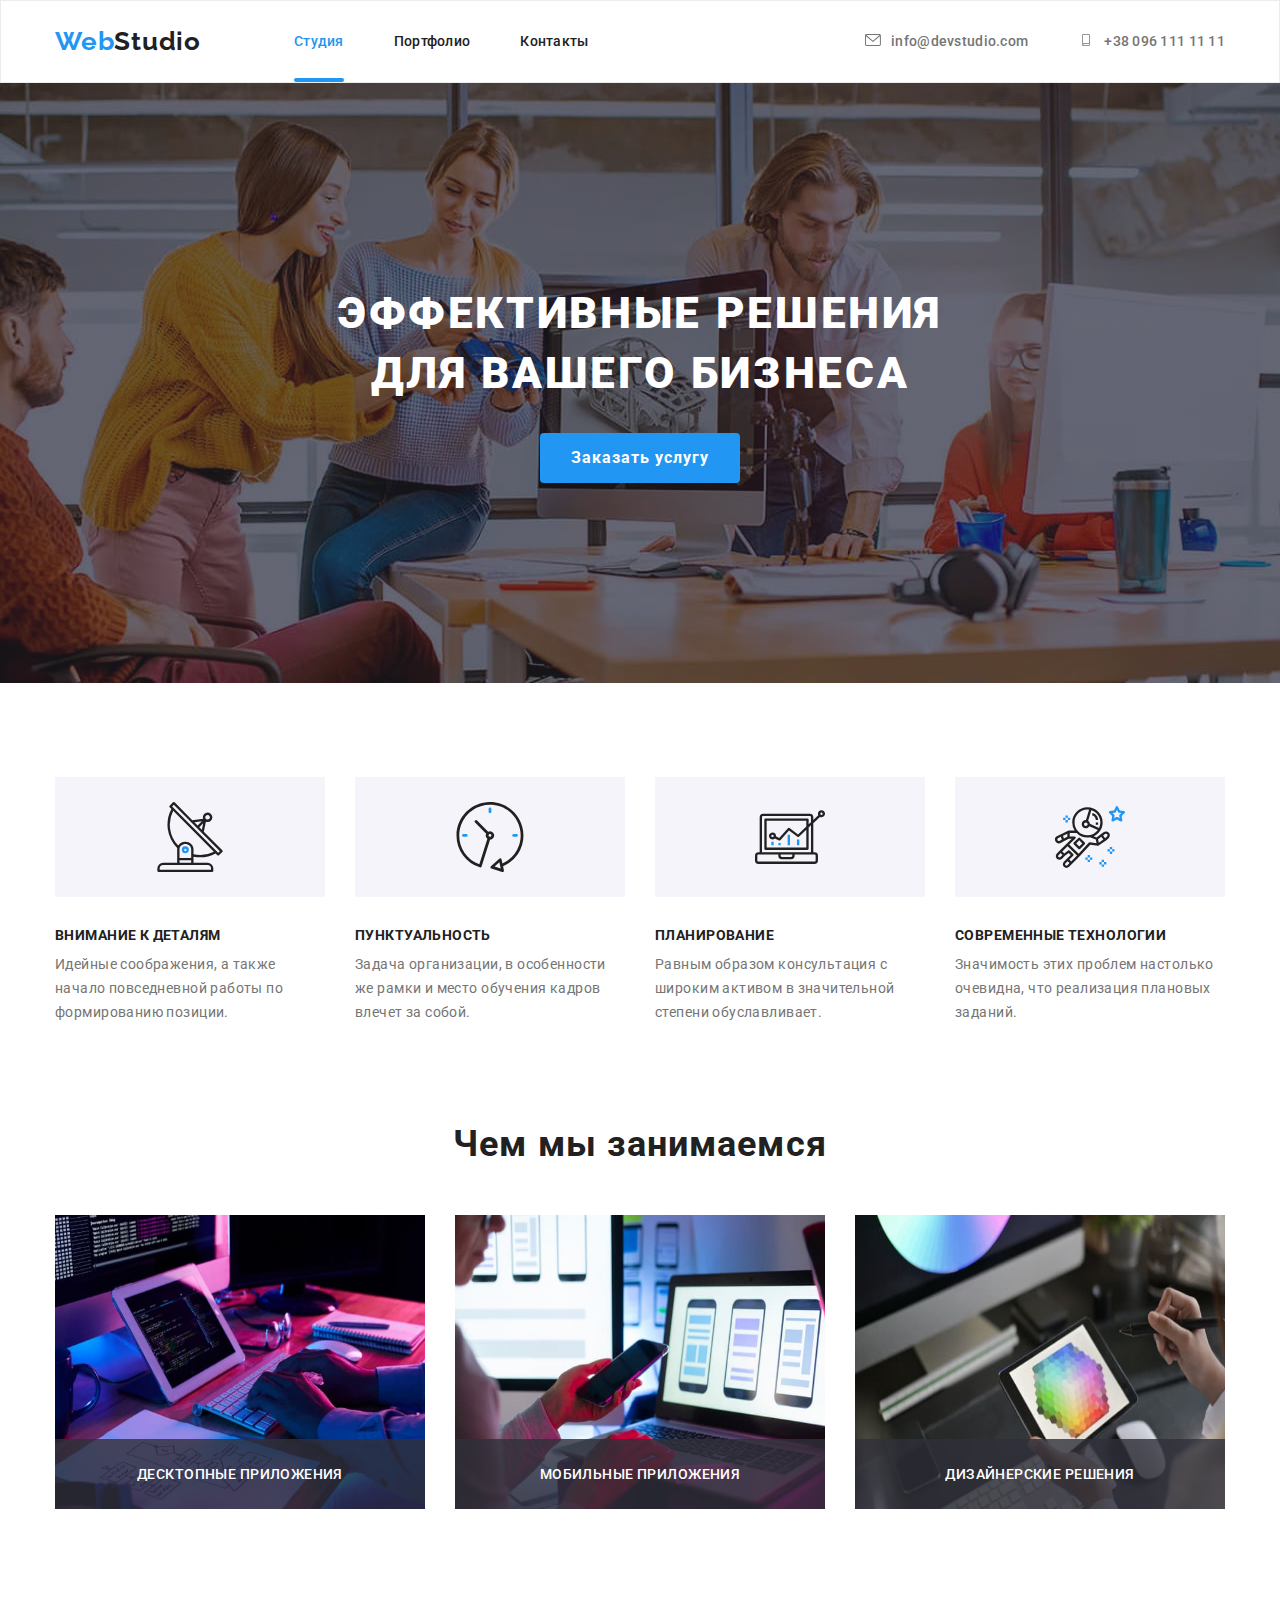
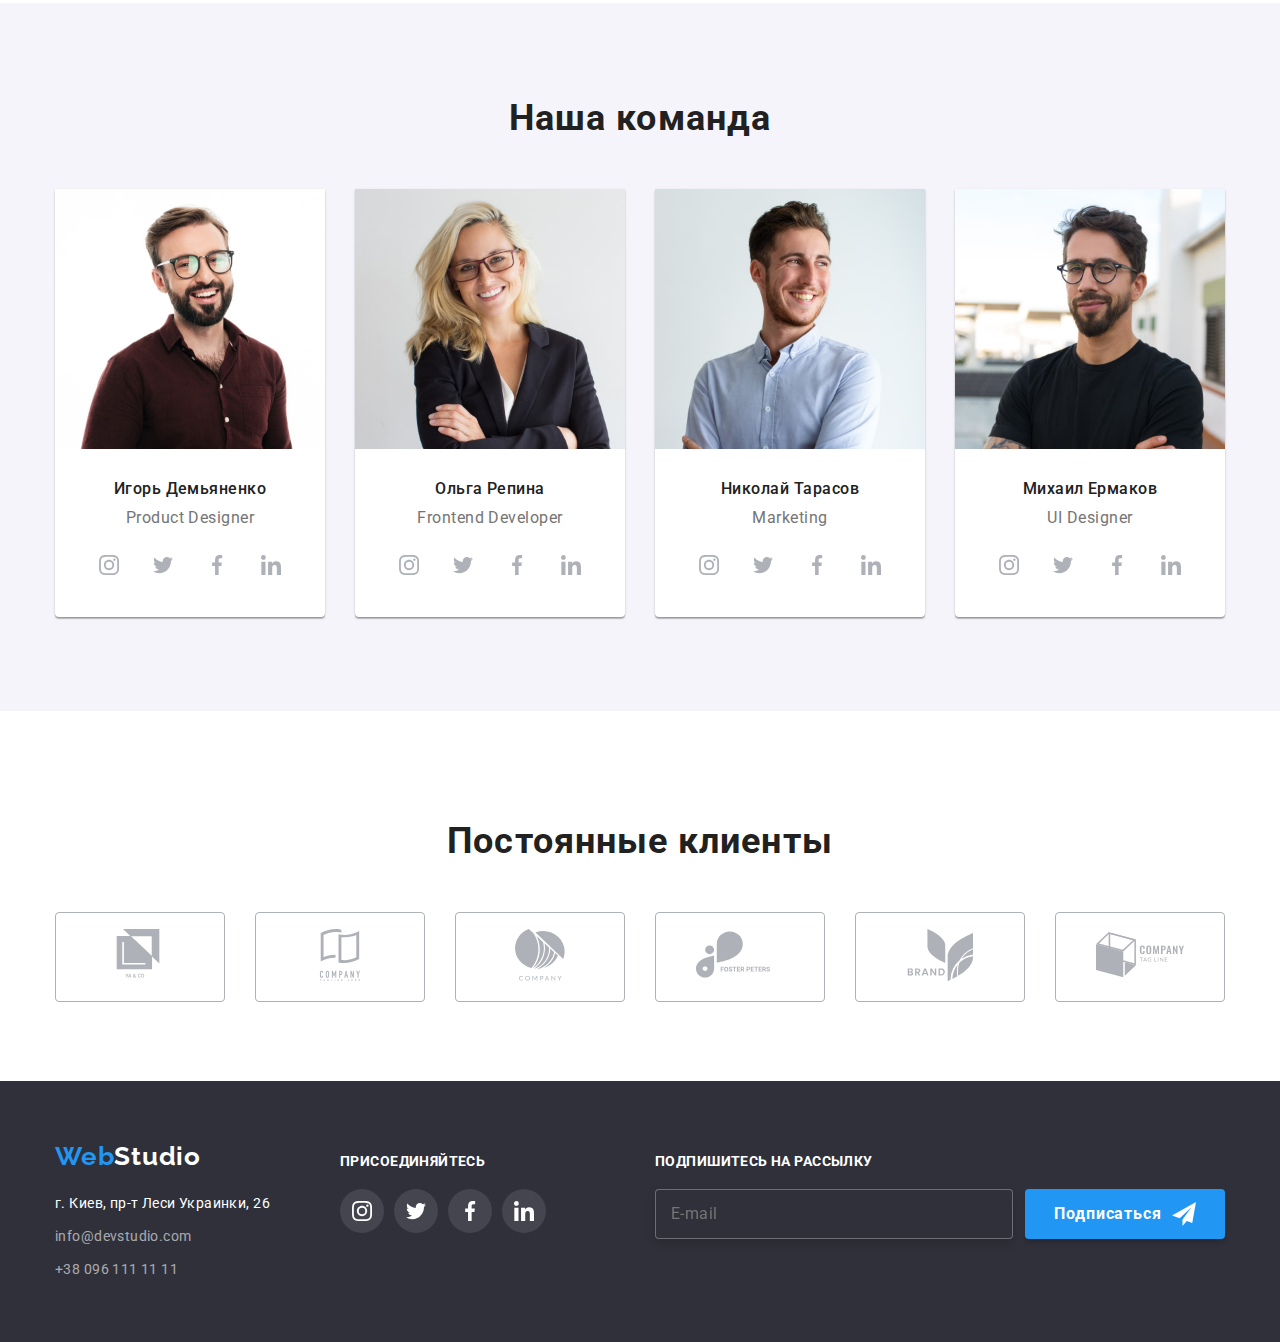
==== commit 93408381: "завершує оформлення модалки" ====
--- a/index.html
+++ b/index.html
@@ -35,7 +35,8 @@
                         <a class="adress-header-link" href="tel:+380961111111">
                         <svg class="adres-icon">
                             <use href="./images/Іконки/symbol-defs.svg#icon-smartphone"></use>
-                        </svg>+38 096 111 11 11</a>
+                        </svg>+38 096 111 11 11
+                        </a>
                     </li>
                 </ul>
             </address>
@@ -522,37 +523,50 @@
 
             <b class="form-caption">Оставьте свои данные, мы вам перезвоним</b>
            
-            <label class="form-field">
-                <div class="foter-social-networks-item">
-                    <svg class="foter-social-networks-icon">
-                        <use href="./images/Іконки/symbol-defs.svg#icon-name"></use>
-                    </svg>
-                </div>
-                <span class="form-label">Имя</span>
-                <input type="text" class="form-input" name="name" placeholder="Иван Иванович">
-            </label>
-
-            <label class="form-field">
-                <span class="form-label">Телефон</span>
-                <input type="tel" class="form-input" name="phone_number" placeholder="Иван Иванович">
-            </label>
-              
-            <label class="form-field">
-                <span class="form-label">Почта</span>
-                <input type="email" class="form-input" name="mail" placeholder="ivan@mail.com" required>
-            </label>
-              
-            <label class="form-field">
-                <span class="form-label">Комментарий</span>
-                <textarea name="feedback" class="form-input" rows="5" placeholder="Type your message here..."></textarea>
-            </label>
-
-            <div class="form-field">
-                <input type="checkbox" class="checkbox-form-input" name="hobby" value="sports" id="sports">
-                <label class="checkbox-form-label" for="sports">Спорт</label>
-            </div>
-
-            <button type="submit">Отправить</button>
+           <form action="#" class="modal-form">
+
+                <label class="form-field">
+                    <p class="form-label">Имя</p>
+                    <span class="form-item">
+                        <input type="text" class="form-input" name="name" placeholder="" required>
+                        <svg class="form-item-icon">
+                            <use href="./images/Іконки/symbol-defs.svg#icon-name"></use>
+                        </svg>
+                    </span>
+                </label>
+                
+                <label class="form-field">
+                    <p class="form-label">Телефон</p> 
+                    <span class="form-item">
+                        <input type="tel" class="form-input" name="phone_number" placeholder="" required>
+                        <svg class="form-item-icon">
+                            <use href="./images/Іконки/symbol-defs.svg#icon-phone"></use>
+                        </svg>
+                    </span>
+                </label>
+                
+                <label class="form-field">
+                    <p class="form-label">Почта</p>
+                    <span class="form-item">
+                        <input type="email" class="form-input" name="mail" placeholder="" required>
+                        <svg class="form-item-icon">
+                            <use href="./images/Іконки/symbol-defs.svg#icon-mail"></use>
+                        </svg>
+                    </span>
+                </label>
+                
+                <label class="form-field">
+                    <span class="form-label">Комментарий</span>
+                    <textarea name="feedback" class="form-input feedback" rows="5" placeholder="Введите текст"></textarea>
+                </label>
+                
+               
+                    <input type="checkbox" class="checkbox-form-input visually-hidden" name="user-polisy" value="on" id="check" required>
+                    <label class="checkbox-form-label" for="check"><span class="modal-check-contract">Соглашаюсь с рассылкой и принимаюv <a class="form-contract" href="">Условия договора</a></span></label>
+               
+                
+                <button type="submit" class="submit-button">Отправить</button>
+           </form>
               
         </div>
     </div>
--- a/CSS/styles.css
+++ b/CSS/styles.css
@@ -1,40 +1,35 @@
-:root
-{
-    --primary-text-color: #212121;/* колір основного тексту */
-    --accent-color:  #2196F3;/* колір ховеру */
-    --accent-text-color: #757575;/* колір допоміжного тексту */
-    --background-color: #F5F4FA;/* колір допоміжного фону */
-    --white-color: #ffffff;/* білий */
-    --background-primery: #2F303A;
-    --social-networks: #afb1b8;
-    --delay: 250ms;
-    --function: cubic-bezier(0.4, 0, 0.2, 1);
-}
-
-body
-{
-    font-family: 'Roboto', sans-serif;
-    background: #ffffff;
-}
-
-a
-{
-    text-decoration: none;
-}
-
-ul
-{
-    list-style: none;
-}
-
-.title
-{
-font-weight: 700;
-font-size: 36px;
-line-height: 1.167;
-text-align: center;
-letter-spacing: 0.03em;
-color: var(--primary-text-color);
+:root {
+  --primary-text-color: #212121; /* колір основного тексту */
+  --accent-color: #2196f3; /* колір ховеру */
+  --accent-text-color: #757575; /* колір допоміжного тексту */
+  --background-color: #f5f4fa; /* колір допоміжного фону */
+  --white-color: #ffffff; /* білий */
+  --background-primery: #2f303a;
+  --social-networks: #afb1b8;
+  --delay: 250ms;
+  --function: cubic-bezier(0.4, 0, 0.2, 1);
+}
+
+body {
+  font-family: 'Roboto', sans-serif;
+  background: #ffffff;
+}
+
+a {
+  text-decoration: none;
+}
+
+ul {
+  list-style: none;
+}
+
+.title {
+  font-weight: 700;
+  font-size: 36px;
+  line-height: 1.167;
+  text-align: center;
+  letter-spacing: 0.03em;
+  color: var(--primary-text-color);
 }
 
 h1,
@@ -43,959 +38,934 @@
 h4,
 h5,
 h6,
-p
-{
+p {
   margin: 0;
 }
 
 ul,
-ol
-{
+ol {
   margin: 0;
   padding: 0;
 }
 
-
 img {
   display: block;
 }
 
-.container 
-{
-    max-width: 1200px;
-    padding: 0 15px;
-    margin: 0 auto;
-}
-
-.visually-hidden
- {
-    position: absolute;
-    width: 1px;
-    height: 1px;
-    margin: -1px;
-    border: 0;
-    padding: 0;
-    
-    white-space: nowrap;
-    clip-path: inset(100%);
-    clip: rect(0 0 0 0);
-    overflow: hidden;
-  }
+button {
+  padding: 0;
+  border: 0;
+}
+
+.container {
+  max-width: 1200px;
+  padding: 0 15px;
+  margin: 0 auto;
+}
+
+.visually-hidden {
+  position: absolute;
+  width: 1px;
+  height: 1px;
+  margin: -1px;
+  border: 0;
+  padding: 0;
+
+  white-space: nowrap;
+  clip-path: inset(100%);
+  clip: rect(0 0 0 0);
+  overflow: hidden;
+}
 /* ==================HEDER================== */
-.logo
-{
-    font-family: 'Raleway', sans-serif;
-    font-weight: bold;
-    font-size: 26px;
-    line-height: 1.192;
-    letter-spacing: 0.03em;
-    color: var(--accent-color);
-}
-
-.logo-color-header
-{
-    color: var(--primary-text-color);
-}
-
-.header
-{
-    font-weight: 500;
-    font-size: 14px;
-    line-height: 1.143;
-    letter-spacing: 0.02em;
-    border: 1px solid #ECECEC;
-}
-
-.sait-nav-link
-{  
-    position: relative;
-    color: var(--primary-text-color);
-
-    transition-property: background-color;
-    transition: var(--delay) var(--function);
+.logo {
+  font-family: 'Raleway', sans-serif;
+  font-weight: bold;
+  font-size: 26px;
+  line-height: 1.192;
+  letter-spacing: 0.03em;
+  color: var(--accent-color);
+}
+
+.logo-color-header {
+  color: var(--primary-text-color);
+}
+
+.header {
+  font-weight: 500;
+  font-size: 14px;
+  line-height: 1.143;
+  letter-spacing: 0.02em;
+  border: 1px solid #ececec;
+}
+
+.sait-nav-link {
+  position: relative;
+  color: var(--primary-text-color);
+
+  transition-property: background-color;
+  transition: var(--delay) var(--function);
 }
 
 .sait-nav-link:hover,
 .sait-nav-link:focus,
-.sait-nav-link-current
-{
-    color: var(--accent-color);
-}
-
-.sait-nav-link-current::before
-{
-    content: '';
-    position: absolute;
-    width: 100%;
-    height: 4px;
-    left: 0;
-    bottom: -33px;
-    background: var(--accent-color);
-    border-radius: 2px;
-}
-.adress-header-link
-{
-    font-style: normal;
-    color: var(--accent-text-color);
-
-    transition-property: background-color;
-    transition: var(--delay) var(--function);
+.sait-nav-link-current {
+  color: var(--accent-color);
+}
+
+.sait-nav-link-current::before {
+  content: '';
+  position: absolute;
+  width: 100%;
+  height: 4px;
+  left: 0;
+  bottom: -33px;
+  background: var(--accent-color);
+  border-radius: 2px;
+}
+.adress-header-link {
+  font-style: normal;
+  color: var(--accent-text-color);
+
+  transition-property: background-color;
+  transition: var(--delay) var(--function);
 }
 
 .adress-header-link:hover,
-.adress-header-link:focus
-{
-    color: var(--accent-color);
-}
-
-.header
-{
-    padding-top: 25px;
-    padding-bottom: 25px;
-}
-.header .container
-{
-    display: flex;
-    align-items: center;
-}
-
-.header .logo
-{
-    margin-right: 93px;
-}
-
-.sait-nav
-{
-    display: flex;
-    align-items: center;
-}
-
-.sait-nav-list
-{
-    display: flex;
-}
-
-.sait-nav-item:not(:last-child)
-{
-    margin-right: 50px;
-}
-
-.adress-header
-{
-    margin-left: auto;
-}
-
-.adress-header-list
-{
-    display: flex;
-}
-
-.adress-header-item:not(:last-child)
-{
-    margin-right: 50px;
-}
-
-.adres-icon
-{
-    width: 16px;
-    height: 12px;
-    margin-right: 10px;
-    fill: currentColor
+.adress-header-link:focus {
+  color: var(--accent-color);
+}
+
+.header {
+  padding-top: 25px;
+  padding-bottom: 25px;
+}
+.header .container {
+  display: flex;
+  align-items: center;
+}
+
+.header .logo {
+  margin-right: 93px;
+}
+
+.sait-nav {
+  display: flex;
+  align-items: center;
+}
+
+.sait-nav-list {
+  display: flex;
+}
+
+.sait-nav-item:not(:last-child) {
+  margin-right: 50px;
+}
+
+.adress-header {
+  margin-left: auto;
+}
+
+.adress-header-list {
+  display: flex;
+}
+
+.adress-header-item:not(:last-child) {
+  margin-right: 50px;
+}
+
+.adres-icon {
+  width: 16px;
+  height: 12px;
+  margin-right: 10px;
+  fill: currentColor;
 }
 
 /* ================END HEDER================ */
 /* ==================HERO================== */
 
-.hero-section
-{
-    background-color: var(--background-primery);
-    display: flex;
-    justify-content: center;
-    align-items: center;
-    margin-bottom: 95px;
-    max-width: 1600px;
-    height: 600px;
-    background-image: linear-gradient(
-        to right,
-        rgba(47, 48, 58, 0.4),
-        rgba(47, 48, 58, 0.4)
+.hero-section {
+  background-color: var(--background-primery);
+  display: flex;
+  justify-content: center;
+  align-items: center;
+  margin-bottom: 95px;
+  max-width: 1600px;
+  height: 600px;
+  background-image: linear-gradient(
+      to right,
+      rgba(47, 48, 58, 0.4),
+      rgba(47, 48, 58, 0.4)
     ),
     url('../images/Герой/Img.jpg');
-    background-size: cover;
-    background-position: center;
-    margin: 0 auto;
-}
-
-.hero
-{
-    display: flex;
-    flex-direction: column;
-    justify-content: center;
-    align-items: center;
-    width: 696px;
-    height: 120px;
-    padding-top: 200px;
-    padding-bottom: 200px;
-}
-
-.hero-title
-{
-    font-weight: 900;
-    font-size: 44px;
-    line-height: 1.364;
-    letter-spacing: 0.06em; 
-    text-transform: uppercase;
-    color: var(--white-color);
-    text-align: center;
-    margin-bottom: 30px;
-}
-
-.hero-button
-{
-    font-weight: 700;
-    font-size: 16px;
-    line-height: 1.875;
-    text-align: center;
-    letter-spacing: 0.06em;
-    color: var(--white-color);
-    background: var(--accent-color);
-    min-width: 200px;
-    min-height: 50px;
-    border-radius: 4px;
+  background-size: cover;
+  background-position: center;
+  margin: 0 auto;
+}
+
+.hero {
+  display: flex;
+  flex-direction: column;
+  justify-content: center;
+  align-items: center;
+  width: 696px;
+  height: 120px;
+  padding-top: 200px;
+  padding-bottom: 200px;
+}
+
+.hero-title {
+  font-weight: 900;
+  font-size: 44px;
+  line-height: 1.364;
+  letter-spacing: 0.06em;
+  text-transform: uppercase;
+  color: var(--white-color);
+  text-align: center;
+  margin-bottom: 30px;
+}
+
+.hero-button {
+  font-weight: 700;
+  font-size: 16px;
+  line-height: 1.875;
+  text-align: center;
+  letter-spacing: 0.06em;
+  color: var(--white-color);
+  background: var(--accent-color);
+  min-width: 200px;
+  min-height: 50px;
+  border-radius: 4px;
 }
 /* ================END HERO================ */
 /* =============SPECIALIZATION============= */
 
-.specionalization
-{
-    margin-top: 94px;
-}
-
-.specionalization-item-title
-{
-    font-weight: 700;
-    font-size: 14px;
-    line-height: 1.143;
-    letter-spacing: 0.03em;
-    text-transform: uppercase;
-    color: var(--primary-text-color);
-    margin-bottom: 10px;
-}
-.specionalization-conteiner
-{
-    display: flex;
-    flex-wrap: wrap;
-    flex-direction: column;    
-}
-    
-.specionalization-item-text
-{
-    width: 270px;
-    min-height: 75px;
-    font-weight: 400;
-    font-size: 14px;
-    line-height: 1.714;
-    letter-spacing: 0.03em;
-    color: var(--accent-text-color);
-}
-
-.specionalization-list
-{
-    display: flex;
-    margin-bottom: 95px;
-}
-
-.specionalization-item:not(:last-child)
-{
-    margin-right: 30px;
-}
-
-.specionalization-list-img
-{
-    display: flex;
-    margin-top: 50px;
-    margin-bottom: 94px;
-}
-
-.specionalization-box-img
-{
-
-    width: 370px;
-    height: 294px;
-}
-
-.specionalization-item-img:not(:last-child)
-{
-    margin-right: 30px;
-}
-
-.specionalization-icon
-{
-    width: 70px;
-    height: 70px;
-}
-
-.specionalization-card
-{
-    display: flex;
-    width: 270px;
-    height: 120px;
-    background-color: var(--background-color);
-    justify-content: center;
-    align-items: center;
-    margin-bottom: 30px;
-}
-
-.specionalization-box
-{
-    position: relative;
-}
-
-.specionalization-box-text
-{
-    position: absolute;
-    bottom: 0;
-    width: 100%;
-    min-height: 70px;
-    display: flex;
-    justify-content: center;
-    align-items: center;
-    background-color: rgba(47,48,58,0.8);
-}
-
-.specionalization-text
-{
-    font-weight: 500;
-    font-size: 14px;
-    line-height: 1.143;
-    text-align: center;
-    letter-spacing: 0.03em;
-    color: var(--white-color);
-    text-transform: uppercase;
+.specionalization {
+  margin-top: 94px;
+}
+
+.specionalization-item-title {
+  font-weight: 700;
+  font-size: 14px;
+  line-height: 1.143;
+  letter-spacing: 0.03em;
+  text-transform: uppercase;
+  color: var(--primary-text-color);
+  margin-bottom: 10px;
+}
+.specionalization-conteiner {
+  display: flex;
+  flex-wrap: wrap;
+  flex-direction: column;
+}
+
+.specionalization-item-text {
+  width: 270px;
+  min-height: 75px;
+  font-weight: 400;
+  font-size: 14px;
+  line-height: 1.714;
+  letter-spacing: 0.03em;
+  color: var(--accent-text-color);
+}
+
+.specionalization-list {
+  display: flex;
+  margin-bottom: 95px;
+}
+
+.specionalization-item:not(:last-child) {
+  margin-right: 30px;
+}
+
+.specionalization-list-img {
+  display: flex;
+  margin-top: 50px;
+  margin-bottom: 94px;
+}
+
+.specionalization-box-img {
+  width: 370px;
+  height: 294px;
+}
+
+.specionalization-item-img:not(:last-child) {
+  margin-right: 30px;
+}
+
+.specionalization-icon {
+  width: 70px;
+  height: 70px;
+}
+
+.specionalization-card {
+  display: flex;
+  width: 270px;
+  height: 120px;
+  background-color: var(--background-color);
+  justify-content: center;
+  align-items: center;
+  margin-bottom: 30px;
+}
+
+.specionalization-box {
+  position: relative;
+}
+
+.specionalization-box-text {
+  position: absolute;
+  bottom: 0;
+  width: 100%;
+  min-height: 70px;
+  display: flex;
+  justify-content: center;
+  align-items: center;
+  background-color: rgba(47, 48, 58, 0.8);
+}
+
+.specionalization-text {
+  font-weight: 500;
+  font-size: 14px;
+  line-height: 1.143;
+  text-align: center;
+  letter-spacing: 0.03em;
+  color: var(--white-color);
+  text-transform: uppercase;
 }
 
 /* ===========END SPECIALIZATION=========== */
 /* ================COMMANND================ */
-.command
-{
-    background: #F5F4FA;
-    padding-top: 94px;
-    padding-bottom: 94px;
-}
-
-.command .title
-{
-    margin-bottom: 50px;
-}
-
-.command-list-name
-{
-    font-weight: 500;
-    font-size: 16px;
-    line-height: 1.188;
-    text-align: center;
-    letter-spacing: 0.03em;
-    color: var(--primary-text-color);
-    margin-bottom: 10px;
-}
-
-.command-list-position
-{ 
-    font-weight: 400;
-    font-size: 16px;
-    line-height: 1.188;
-    text-align: center;
-    letter-spacing: 0.03em;
-    color: var(--accent-text-color);
-    margin-bottom: 16px;
-}
-
-.command-list
-{
-    display: flex;
-}
-
-.command-list-item
-{
-    background-color: var(--white-color);
-    border-radius: 0px 0px 4px 4px;
-    box-shadow: 0px 1px 3px rgba(0, 0, 0, 0.12), 0px 1px 1px rgba(0, 0, 0, 0.14), 0px 2px 1px rgba(0, 0, 0, 0.2);
-}
-
-.command-list-item:not(:last-child)
-{
-    margin-right: 30px;
-}
-
-.card-command-content
-{
-    padding: 30px;
-}
-
-.social-networks
-{
-    display: flex;
-    justify-content: center;
-}
-
-.social-networks-item
-{
-    width: 20px;
-    height: 20px;
-}
-
-.social-networks-list:not(:last-child)
-{
-    margin-right: 10px;
-}
-
-.social-command-link
-{
-    display: flex;
-    width: 44px;
-    height: 44px;
-    color: var(--social-networks);
-    border-radius: 50%;
-    justify-content: center;
-    align-items: center;
-
-    transition-property: background-color;
-    transition: var(--delay) var(--function);
-}
-
-.social-networks-icon
-{
-    width: 20px;
-    height: 20px;
-    fill: currentColor;
-}
-
-.social-command-link:hover, 
-.social-command-link:focus
-{
-    background-color: var(--accent-color);
-    box-shadow: 0px 4px 4px rgba(0, 0, 0, 0.25), 0px 4px 4px rgba(0, 0, 0, 0.25);
-    color: var(--white-color);
-}
-
+.command {
+  background: #f5f4fa;
+  padding-top: 94px;
+  padding-bottom: 94px;
+}
+
+.command .title {
+  margin-bottom: 50px;
+}
+
+.command-list-name {
+  font-weight: 500;
+  font-size: 16px;
+  line-height: 1.188;
+  text-align: center;
+  letter-spacing: 0.03em;
+  color: var(--primary-text-color);
+  margin-bottom: 10px;
+}
+
+.command-list-position {
+  font-weight: 400;
+  font-size: 16px;
+  line-height: 1.188;
+  text-align: center;
+  letter-spacing: 0.03em;
+  color: var(--accent-text-color);
+  margin-bottom: 16px;
+}
+
+.command-list {
+  display: flex;
+}
+
+.command-list-item {
+  background-color: var(--white-color);
+  border-radius: 0px 0px 4px 4px;
+  box-shadow: 0px 1px 3px rgba(0, 0, 0, 0.12), 0px 1px 1px rgba(0, 0, 0, 0.14),
+    0px 2px 1px rgba(0, 0, 0, 0.2);
+}
+
+.command-list-item:not(:last-child) {
+  margin-right: 30px;
+}
+
+.card-command-content {
+  padding: 30px;
+}
+
+.social-networks {
+  display: flex;
+  justify-content: center;
+}
+
+.social-networks-item {
+  width: 20px;
+  height: 20px;
+}
+
+.social-networks-list:not(:last-child) {
+  margin-right: 10px;
+}
+
+.social-command-link {
+  display: flex;
+  width: 44px;
+  height: 44px;
+  color: var(--social-networks);
+  border-radius: 50%;
+  justify-content: center;
+  align-items: center;
+
+  transition-property: background-color;
+  transition: var(--delay) var(--function);
+}
+
+.social-networks-icon {
+  width: 20px;
+  height: 20px;
+  fill: currentColor;
+}
+
+.social-command-link:hover,
+.social-command-link:focus {
+  background-color: var(--accent-color);
+  box-shadow: 0px 4px 4px rgba(0, 0, 0, 0.25), 0px 4px 4px rgba(0, 0, 0, 0.25);
+  color: var(--white-color);
+}
 
 /* ==============END COMMANND============== */
 /* ================CLIENTS================ */
 
-.clients .title
-{
-    margin-top: 109px;
-    margin-bottom: 50px;
-}
-.client-list
-{
-    display: flex;
-    justify-content: center;
-    align-items: center;
-}
-
-.client-item:not(:last-child)
-{
-    margin-right: 30px;
-}
-
-.client-item
-{
-    margin-bottom: 79px;
-}
-
-.client-link
-{
-    display: flex;
-    width: 170px;
-    height: 90px;
-    border: 1px solid currentColor;
-    box-sizing: border-box;
-    border-radius: 4px;
-    justify-content: center;
-    align-items: center;
-    color: var(--social-networks);
-    
-    transition-property: background-color;
-    transition: var(--delay) var(--function);
-}
-
-
-.client-icon
-{
-    width: 44px;
-    height: 49px;
-    fill: currentColor;
+.clients .title {
+  margin-top: 109px;
+  margin-bottom: 50px;
+}
+.client-list {
+  display: flex;
+  justify-content: center;
+  align-items: center;
+}
+
+.client-item:not(:last-child) {
+  margin-right: 30px;
+}
+
+.client-item {
+  margin-bottom: 79px;
+}
+
+.client-link {
+  display: flex;
+  width: 170px;
+  height: 90px;
+  border: 1px solid currentColor;
+  box-sizing: border-box;
+  border-radius: 4px;
+  justify-content: center;
+  align-items: center;
+  color: var(--social-networks);
+
+  transition-property: background-color;
+  transition: var(--delay) var(--function);
+}
+
+.client-icon {
+  max-width: 88.5px;
+  max-height: 52px;
+  fill: currentColor;
 }
 
 .client-link:hover,
-.client-link:focus
-{
-    color: var(--accent-color);
+.client-link:focus {
+  color: var(--accent-color);
 }
 
 /* ==============END CLIENTS============== */
 /* ================FOOTER================ */
-.footer
-{
-    background: var(--background-primery);
-    padding-top: 60px;
-    padding-bottom: 60px;
-}
-
-.footer .container
-{
-    display: flex;
-}
-
-.logo-footer
-{
-    color: var(--white-color);
-}
-
-.foter-title
-{
-    font-weight: 700;
-    font-size: 14px;
-    line-height: 1.143;
-    letter-spacing: 0.03em;
-    text-transform: uppercase;
-    color: var(--white-color);
-    margin-bottom: 20px;
-}
-
-.adress-street-link
-{
-    font-style: normal;
-    font-weight: 400;
-    font-size: 14px;
-    line-height: 1.714;
-    letter-spacing: 0.03em;
-    color: var(--white-color);
-}
-
-.footer .adress
-{
-    margin-top: 20px;
-}
-
-.adress-footer-link
-{
-    font-style: normal;
-    font-weight: 400;
-    font-size: 14px;
-    line-height: 1.714;
-    letter-spacing: 0.03em;
-    color: rgba(255, 255, 255, 0.6);
-}
-
-.adress-street-item
-{
-    margin-top: 9px;
-}
-.footer-social-link
-{
-    display: flex;
-    width: 44px;
-    height: 44px;
-    color: var(--white-color);
-    background-color: rgba(255, 255, 255, 0.1);;
-    border-radius: 50%;
-    justify-content: center;
-    align-items: center;
-    
-    transition-property: background-color;
-    transition: var(--delay) var(--function);
-}
-
-.foter-social-networks-icon
-{
-    width: 20px;
-    height: 20px;
-    fill: currentColor;
-}
-
-.foter-social-networks-item
-{
-    width: 20px;
-    height: 20px;
-}
-
-.footer-social-link:hover, 
-.footer-social-link:focus
-{
-    background-color: var(--accent-color);
-    color: var(--white-color);
-}
-
-.footer-social-networks
-{
-    margin-left: 70px;
-    margin-top: 12px;
+.footer {
+  background: var(--background-primery);
+  padding-top: 60px;
+  padding-bottom: 60px;
+}
+
+.footer .container {
+  display: flex;
+}
+
+.logo-footer {
+  color: var(--white-color);
+}
+
+.foter-title {
+  font-weight: 700;
+  font-size: 14px;
+  line-height: 1.143;
+  letter-spacing: 0.03em;
+  text-transform: uppercase;
+  color: var(--white-color);
+  margin-bottom: 20px;
+}
+
+.adress-street-link {
+  font-style: normal;
+  font-weight: 400;
+  font-size: 14px;
+  line-height: 1.714;
+  letter-spacing: 0.03em;
+  color: var(--white-color);
+}
+
+.footer .adress {
+  margin-top: 20px;
+}
+
+.adress-footer-link {
+  font-style: normal;
+  font-weight: 400;
+  font-size: 14px;
+  line-height: 1.714;
+  letter-spacing: 0.03em;
+  color: rgba(255, 255, 255, 0.6);
+}
+
+.adress-street-item {
+  margin-top: 9px;
+}
+.footer-social-link {
+  display: flex;
+  width: 44px;
+  height: 44px;
+  color: var(--white-color);
+  background-color: rgba(255, 255, 255, 0.1);
+  border-radius: 50%;
+  justify-content: center;
+  align-items: center;
+
+  transition-property: background-color;
+  transition: var(--delay) var(--function);
+}
+
+.foter-social-networks-icon {
+  width: 20px;
+  height: 20px;
+  fill: currentColor;
+}
+
+.foter-social-networks-item {
+  width: 20px;
+  height: 20px;
+}
+
+.footer-social-link:hover,
+.footer-social-link:focus {
+  background-color: var(--accent-color);
+  color: var(--white-color);
+}
+
+.footer-social-networks {
+  margin-left: 70px;
+  margin-top: 12px;
 }
 
 /* ==============END FOOTER============== */
 /* ===============BUTTONS================ */
 
-.buttons-list
-{
-    display: flex;
-    justify-content: center;
-    margin-top: 94px;
-    margin-bottom: 50px;
-}
-
-.buttons-item
-{
-font-weight: 500;
-font-size: 16px;
-line-height: 1.625;
-text-align: center;
-letter-spacing: 0.03em;
-color: #212121;
-border: 0;
-border-radius: 4px;
-padding: 6px 22px;
-
-transition-property: background-color;
-transition: var(--delay) var(--function);
-}
-
-.buttons-list-item:not(:last-child)
-{
-    margin-right: 8px;
+.buttons-list {
+  display: flex;
+  justify-content: center;
+  margin-top: 94px;
+  margin-bottom: 50px;
+}
+
+.buttons-item {
+  font-weight: 500;
+  font-size: 16px;
+  line-height: 1.625;
+  text-align: center;
+  letter-spacing: 0.03em;
+  color: #212121;
+  border: 0;
+  border-radius: 4px;
+  padding: 6px 22px;
+
+  transition-property: background-color;
+  transition: var(--delay) var(--function);
+}
+
+.buttons-list-item:not(:last-child) {
+  margin-right: 8px;
 }
 
 .buttons-item:hover,
-.buttons-item:focus
-{
-    background: var(--accent-color);
-    color: var(--white-color);
-    box-shadow: 0px 3px 1px rgba(0, 0, 0, 0.1), 0px 1px 2px rgba(0, 0, 0, 0.08), 0px 2px 2px rgba(0, 0, 0, 0.12);
+.buttons-item:focus {
+  background: var(--accent-color);
+  color: var(--white-color);
+  box-shadow: 0px 3px 1px rgba(0, 0, 0, 0.1), 0px 1px 2px rgba(0, 0, 0, 0.08),
+    0px 2px 2px rgba(0, 0, 0, 0.12);
 }
 
 /* =============END BUTTONS============== */
 /* ===============CARDS================ */
 
-.card-titel
-{
-    font-weight: 700;
-    font-size: 18px;
-    line-height: 2;
-    letter-spacing: 0.06em;
-    color: var(--primary-text-color);
-}
-
-.card-text
-{
-    font-weight: 400;
-    font-size: 16px;
-    line-height: 1.875;
-    letter-spacing: 0.03em;
-    color: var(--accent-text-color);
-    margin-top: 4px;
-}
-
-.card-list
-{
-    display: flex;
-    flex-wrap: wrap;
-    margin-left: -30px;
-    margin-top: -30px;
-    margin-bottom: 94px;
-}
-
-.card-link
-{
-    display: block;
-    
-    transition-property: background-color;
-    transition: var(--delay) var(--function);
+.card-titel {
+  font-weight: 700;
+  font-size: 18px;
+  line-height: 2;
+  letter-spacing: 0.06em;
+  color: var(--primary-text-color);
+}
+
+.card-text {
+  font-weight: 400;
+  font-size: 16px;
+  line-height: 1.875;
+  letter-spacing: 0.03em;
+  color: var(--accent-text-color);
+  margin-top: 4px;
+}
+
+.card-list {
+  display: flex;
+  flex-wrap: wrap;
+  margin-left: -30px;
+  margin-top: -30px;
+  margin-bottom: 94px;
+}
+
+.card-link {
+  display: block;
+
+  transition-property: background-color;
+  transition: var(--delay) var(--function);
 }
 
 .card-link:hover,
-.card-link:focus
-{
-    box-shadow: 0px 1px 1px rgba(0, 0, 0, 0.12),
-     0px 4px 4px rgba(0, 0, 0, 0.06),
-      1px 4px 6px rgba(0, 0, 0, 0.16);
+.card-link:focus {
+  box-shadow: 0px 1px 1px rgba(0, 0, 0, 0.12), 0px 4px 4px rgba(0, 0, 0, 0.06),
+    1px 4px 6px rgba(0, 0, 0, 0.16);
 }
 
 .card-link:hover .card-box-item,
-.card-link:focus .card-box-item
-{
-    transform: translateY(0);
-}
-
-.card-box-item
-{
-    display: inline-block;
-    position: absolute;
-    content: '';
-    width: 100%;
-    height: 100%;
-    background-color: rgba(33, 150, 243, 0.9);
-    transform: translateY(100%);
-    transition: transform var(--delay) var(--function);
-    position: absolute;  
-    padding-left: 24px;
-    padding-right: 24px;
-    display: flex;
-    justify-content: center;
-    align-items: center;
-}
-
-.card-list > .card-item
-{
-    flex-basis: calc(100% / 3 - 30px);
-    margin-left: 30px;
-    margin-top: 30px;
-}
-
-.card-content
-{
-    padding: 20px 24px;
-    background: #FFFFFF;
-    border: 1px solid #EEEEEE;
-    border-top-width: 0px;
-}
-
-.card-thumb
-{
-    position: relative;
-    display: flex;
-    overflow: hidden;
-}
-
-.card-box-text
-{
-    
-    font-weight: 400;
-    font-size: 18px;
-    line-height: 1.556;
-    letter-spacing: 0.03em;
-    color: var(--white-color);
-    text-shadow: 0px 4px 4px rgba(0, 0, 0, 0.25);
+.card-link:focus .card-box-item {
+  transform: translateY(0);
+}
+
+.card-box-item {
+  display: inline-block;
+  position: absolute;
+  content: '';
+  width: 100%;
+  height: 100%;
+  background-color: rgba(33, 150, 243, 0.9);
+  transform: translateY(100%);
+  transition: transform var(--delay) var(--function);
+  position: absolute;
+  padding-left: 24px;
+  padding-right: 24px;
+  display: flex;
+  justify-content: center;
+  align-items: center;
+}
+
+.card-list > .card-item {
+  flex-basis: calc(100% / 3 - 30px);
+  margin-left: 30px;
+  margin-top: 30px;
+}
+
+.card-content {
+  padding: 20px 24px;
+  background: #ffffff;
+  border: 1px solid #eeeeee;
+  border-top-width: 0px;
+}
+
+.card-thumb {
+  position: relative;
+  display: flex;
+  overflow: hidden;
+}
+
+.card-box-text {
+  font-weight: 400;
+  font-size: 18px;
+  line-height: 1.556;
+  letter-spacing: 0.03em;
+  color: var(--white-color);
+  text-shadow: 0px 4px 4px rgba(0, 0, 0, 0.25);
 }
 /* ===============END CARDS================ */
 /* ================MODAL================= */
 
-.backdrop
-{
-    position: fixed;
-    top: 0;
-    left: 0;
-    width: 100%;
-    height: 100%;
-    background: rgba(0, 0, 0, 0.2);
-    opacity: 1;
-    transition: opacity var(--delay) var(--function);
-}
-
-.backdrop.is-hidden
-{
-    opacity: 0;
-    pointer-events: none;
-}
-
-.backdrop.is-hidden .modal
-{
-    transform: translate(-50%,-50%) scale(0.9);
-}
-
-.modal
-{
-    position: absolute;
-    top: 50%;
-    left: 50%;
-
-    width: 528px;
-    height: 581px;
-
-    background-color: var(--white-color);
-
-    transform: translate(-50%,-50%) scale(1);
-    transition: transform var(--delay) var(--function);
-
-    padding: 40px;
-}
-
-.modal-closed-batton
-{
-    position: absolute;
-    top: 8px;
-    right: 8px;
-    display: flex;
-    width: 30px;
-    height: 30px;
-    background-color: var(--white-color);
-    border: 1px solid rgba(0, 0, 0, 0.1);
-    
-    box-sizing: border-box;
-    border-radius: 50%;
-    justify-content: center;
-    align-items: center;
-    padding: 0;
-}  
-
-.modal-closed-batton-ing
-{
-    width: 11px;
-    height: 11px;
-    display: flex;
-    fill: currentColor;
+.backdrop {
+  position: fixed;
+  top: 0;
+  left: 0;
+  width: 100%;
+  height: 100%;
+  background: rgba(0, 0, 0, 0.2);
+  opacity: 1;
+  transition: opacity var(--delay) var(--function);
+}
+
+.backdrop.is-hidden {
+  opacity: 0;
+  pointer-events: none;
+}
+
+.backdrop.is-hidden .modal {
+  transform: translate(-50%, -50%) scale(0.9);
+}
+
+.modal {
+  position: absolute;
+
+  top: 50%;
+  left: 50%;
+
+  width: 528px;
+  height: 581px;
+
+  background-color: var(--white-color);
+
+  transform: translate(-50%, -50%) scale(1);
+  transition: transform var(--delay) var(--function);
+
+  padding: 40px;
+
+  box-shadow: 0px 1px 3px rgba(0, 0, 0, 0.12), 0px 1px 1px rgba(0, 0, 0, 0.14),
+    0px 2px 1px rgba(0, 0, 0, 0.2);
+  border-radius: 4px;
+}
+
+.modal-closed-batton {
+  position: absolute;
+  top: 8px;
+  right: 8px;
+  display: flex;
+  width: 30px;
+  height: 30px;
+  background-color: var(--white-color);
+  border: 1px solid rgba(0, 0, 0, 0.1);
+
+  box-sizing: border-box;
+  border-radius: 50%;
+  justify-content: center;
+  align-items: center;
+  padding: 0;
+}
+
+.modal-closed-batton-ing {
+  width: 11px;
+  height: 11px;
+  display: flex;
+  fill: currentColor;
 }
 
 .modal-closed-batton:hover,
-.modal-closed-batton:focus
-{
-    color: var(--accent-color);
-}
-
-.form-caption
-{
-    display: flex;
-    font-style: normal;
-    font-weight: 700;
-    font-size: 20px;
-    line-height: 1.15;
-    text-align: center;
-    letter-spacing: 0.03em;
-    color: var(--primary-text-color);
-    margin-bottom: 12px;
-}
-
-.form-field 
-{
-    display: block;
-    margin-bottom: 20px;
-}
-  
-  .form-label 
-{
-    display: block;
-    margin-bottom: 4px;
-    font-style: 400;
-    font-weight: normal;
-    font-size: 1.667;
-    line-height: 14px;
-    letter-spacing: 0.01em;
-    color: var(--accent-text-color);
-}
-  
-  .form-input 
-{
-    width: 448px;
-    border: 1px solid rgba(33, 33, 33, 0.2);
-    padding: 8px;
-    border-radius: 4px;
-    
-    font-size: 16px;
-    outline: none;
-}
-  
-  .form-input:not(:placeholder-shown):valid 
-{
-    border-color: green;
-}
-  
-  .form-input:not(:placeholder-shown):invalid 
-{
-    border-color: red;
-}
-
-  textarea 
-{
-    resize: none;
-}
-
-.form-input
-{
-    font-family: Roboto;
-    font-style: normal;
-    font-weight: normal;
-    font-size: 12px;
-    line-height: 14px;
-    letter-spacing: 0.01em;
-
-    color: rgba(117, 117, 117, 0.5);
-}
-
-.footer-form
-{
-    display: flex;
-    margin-left: auto;
-    margin-top: 12px;
-}
-
-.footer-form-title
-{
-    margin-bottom: 20px;
-    font-weight: bold;
-    font-size: 14px;
-    line-height: 16px;
-    letter-spacing: 0.03em;
-    text-transform: uppercase;
-    color: var(--white-color);
+.modal-closed-batton:focus {
+  color: var(--accent-color);
+}
+
+.form-caption {
+  display: flex;
+  font-style: normal;
+  font-weight: 700;
+  font-size: 20px;
+  line-height: 1.15;
+  text-align: center;
+  letter-spacing: 0.03em;
+  color: var(--primary-text-color);
+  margin-bottom: 12px;
+}
+
+.form-field {
+  margin-bottom: 20px;
+}
+
+.form-label {
+  display: block;
+  margin-bottom: 4px;
+  font-weight: normal;
+  font-size: 12px;
+  line-height: 1.667;
+  letter-spacing: 0.01em;
+  color: var(--accent-text-color);
+}
+
+.form-item {
+  position: relative;
+  display: flex;
+}
+
+.form-item-icon {
+  position: absolute;
+  top: 50%;
+  left: 12px;
+  transform: translateY(-50%);
+  width: 18px;
+  height: 18px;
+  transition: background-color var(--delay) var(--function);
+}
+
+.form-input {
+  width: 448px;
+  border: 1px solid rgba(33, 33, 33, 0.2);
+  padding: 8px;
+  border-radius: 4px;
+  padding-left: 42px;
+  font-size: 16px;
+  outline: none;
+  transition: background-color var(--delay) var(--function);
+}
+
+.form-input:focus {
+  outline: none;
+  border-color: var(--accent-color);
+}
+
+.form-input:focus + .form-item-icon {
+  fill: var(--accent-color);
+}
+
+.footer-form {
+  display: flex;
+  margin-left: auto;
+  margin-top: 12px;
+}
+
+.feedback {
+  resize: none;
+  height: 120px;
+  padding-left: 12px;
+  font-weight: normal;
+  font-size: 12px;
+  line-height: 1.16667;
+  letter-spacing: 0.01em;
+}
+
+.feedback ::placeholder {
+  color: rgba(117, 117, 117, 0.5);
+}
+
+.footer-form-title {
+  margin-bottom: 20px;
+  font-weight: bold;
+  font-size: 14px;
+  line-height: 16px;
+  letter-spacing: 0.03em;
+  text-transform: uppercase;
+  color: var(--white-color);
+  border-radius: 4px;
 }
 
 label {
-    display: flex;
-    flex-direction: column;
-    margin-bottom: 10px;
-  }
-
-  .footer-form-submit
-  {
-    min-width: 200px;
-    height: 50px;
-    
-    font-weight: 700;
-    font-size: 16px;
-    line-height: 1.875;
-    display: flex;
-    justify-content: center;
-    align-items: center ;
-    letter-spacing: 0.06em;
-    color: var(--white-color);
-    background-color: var(--accent-color);
-    box-shadow: 0px 4px 4px rgba(0, 0, 0, 0.15);
-    border: 0;
-    border-radius: 4px;
-    margin-top: 36px;
-    padding: 10px;
-  }
-
-  .footer-form-submit-icon
-{
-    width: 24px;
-    height: 24px;
-    align-items: center;
-    fill: currentColor;
-    margin-left: 10px;
-}
-
-.footer-form-meil
-{
-    width: 358px;
-    height: 50px;
-
-    border: 1px solid rgba(255, 255, 255, 0.3);
-    box-sizing: border-box;
-    filter: drop-shadow(0px 4px 4px rgba(0, 0, 0, 0.15));
-    border-radius: 4px;
-    background-color: var(--background-primery);
-    font-family: Roboto;
-
-    font-weight: normal;
-    font-size: 16px;
-    line-height: 1.25;
-
-    display: flex;
-    align-items: center;
-    letter-spacing: 0.03em;
-    padding: 15px;
-    margin-right: 12px;
-
-    color: rgba(255, 255, 255, 0.6);
-}+  display: flex;
+  flex-direction: column;
+  margin-bottom: 10px;
+}
+
+.checkbox-form-label {
+  display: block;
+}
+
+.checkbox-form-label::before {
+  display: inline-block;
+  width: 16px;
+  height: 15px;
+  outline: 2px solid #212121;
+
+  content: '';
+  margin-right: 10px;
+  vertical-align: middle;
+}
+
+.checkbox-form-label span {
+  vertical-align: middle;
+}
+
+.checkbox-form-input:checked + .checkbox-form-label::before {
+  background-color: var(--accent-color);
+  background-image: url(../images/галочка/Vector.svg);
+  background-repeat: no-repeat;
+  background-size: contain;
+  outline: var(--accent-color);
+  border-radius: 2px;
+}
+
+.checkbox-form-input:focus + .checkbox-form-label::before {
+  outline: 1px solid blue;
+}
+
+.modal-check-contract {
+  font-weight: normal;
+  font-size: 14px;
+  line-height: 1.714;
+  letter-spacing: 0.03em;
+
+  color: var(--accent-text-color);
+}
+
+.form-contract {
+  color: var(--accent-color);
+}
+
+.submit-button {
+  background-color: var(--accent-color);
+  min-width: 200px;
+  min-height: 50px;
+  margin-left: 30%;
+
+  color: var(--white-color);
+  font-weight: bold;
+  font-size: 16px;
+  line-height: 1.875;
+  letter-spacing: 0.06em;
+
+  left: 50%;
+
+  border-radius: 4px;
+  filter: drop-shadow(0px 4px 4px rgba(0, 0, 0, 0.25));
+}
+
+.footer-form-submit {
+  min-width: 200px;
+  height: 50px;
+
+  font-weight: 700;
+  font-size: 16px;
+  line-height: 1.875;
+  display: flex;
+  justify-content: center;
+  align-items: center;
+  letter-spacing: 0.06em;
+  color: var(--white-color);
+  background-color: var(--accent-color);
+  box-shadow: 0px 4px 4px rgba(0, 0, 0, 0.15);
+  border: 0;
+  border-radius: 4px;
+  margin-top: 36px;
+  padding: 10px;
+}
+
+.footer-form-submit-icon {
+  width: 24px;
+  height: 24px;
+  align-items: center;
+  fill: currentColor;
+  margin-left: 10px;
+}
+
+.footer-form-meil {
+  width: 358px;
+  height: 50px;
+
+  border: 1px solid rgba(255, 255, 255, 0.3);
+  box-sizing: border-box;
+  filter: drop-shadow(0px 4px 4px rgba(0, 0, 0, 0.15));
+  border-radius: 4px;
+  background-color: var(--background-primery);
+  font-family: Roboto;
+
+  font-weight: normal;
+  font-size: 16px;
+  line-height: 1.25;
+
+  display: flex;
+  align-items: center;
+  letter-spacing: 0.03em;
+  padding: 15px;
+  margin-right: 12px;
+
+  color: rgba(255, 255, 255, 0.6);
+}
